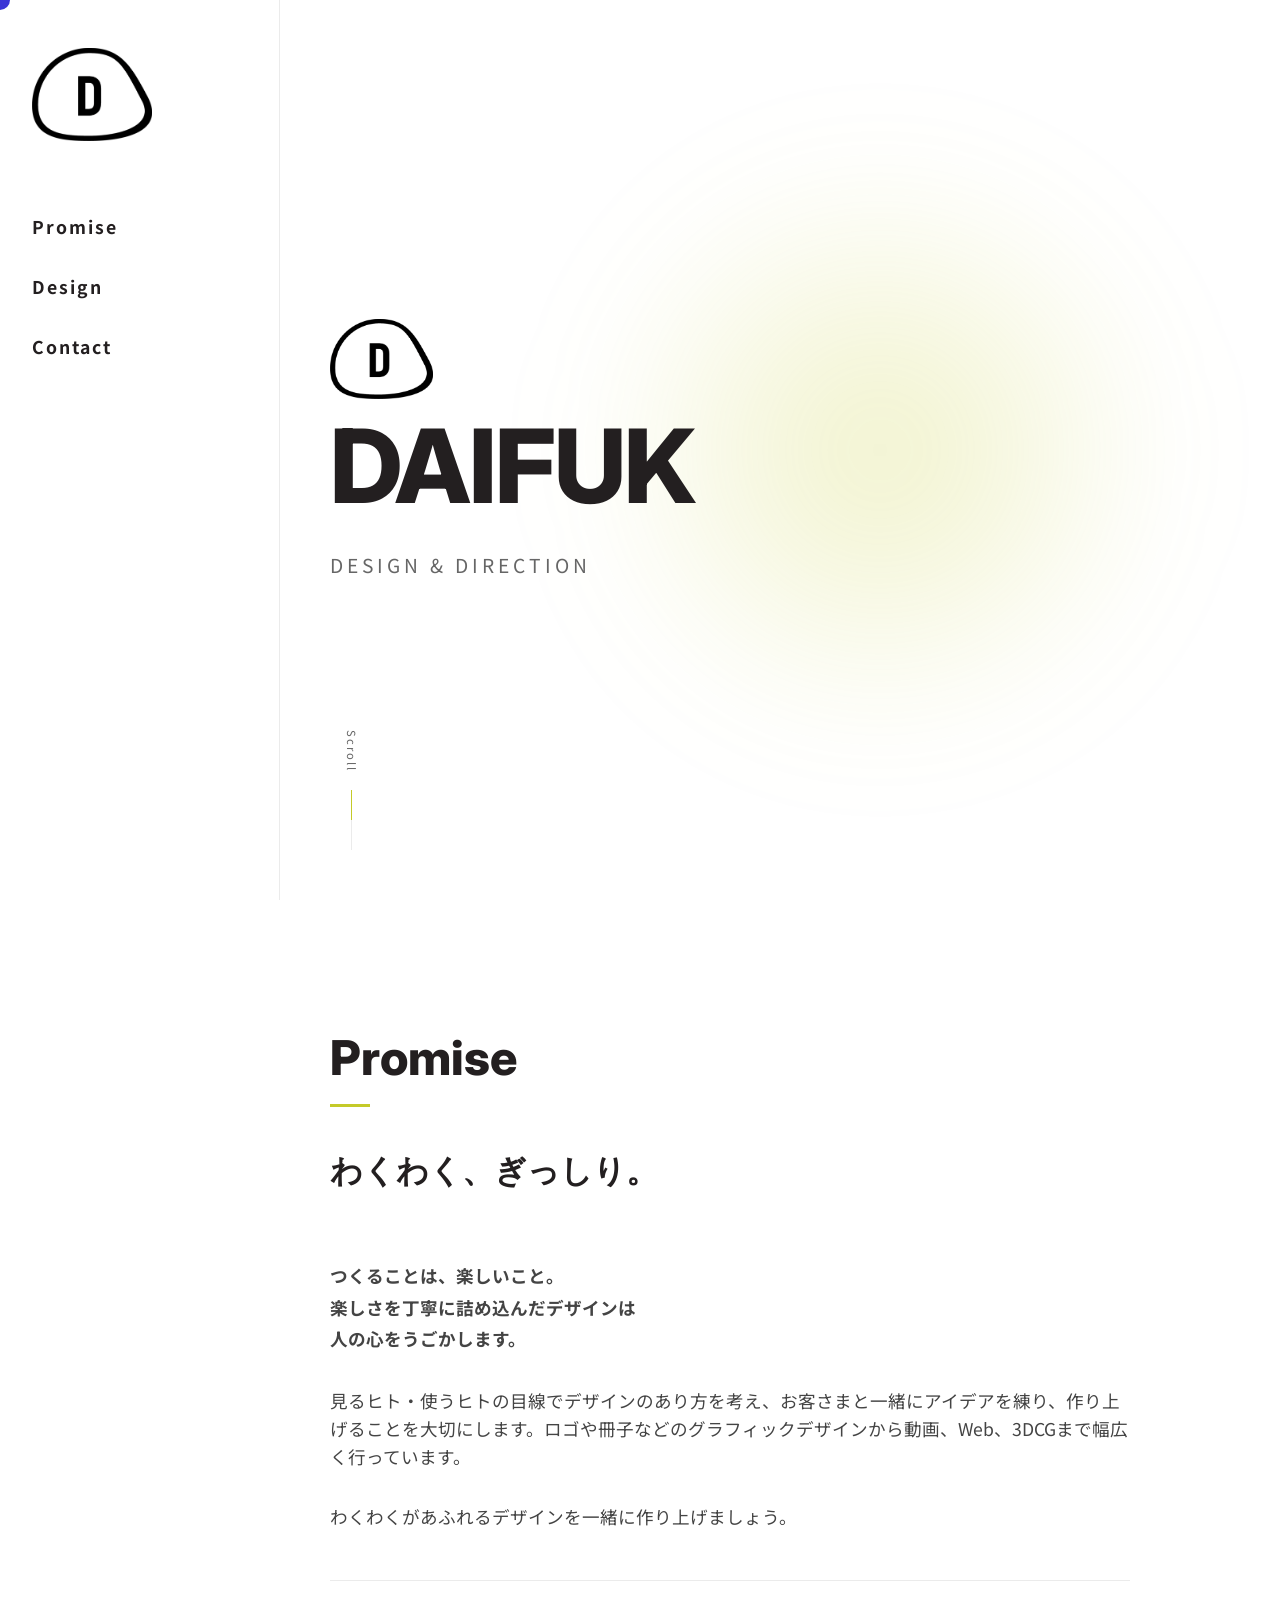
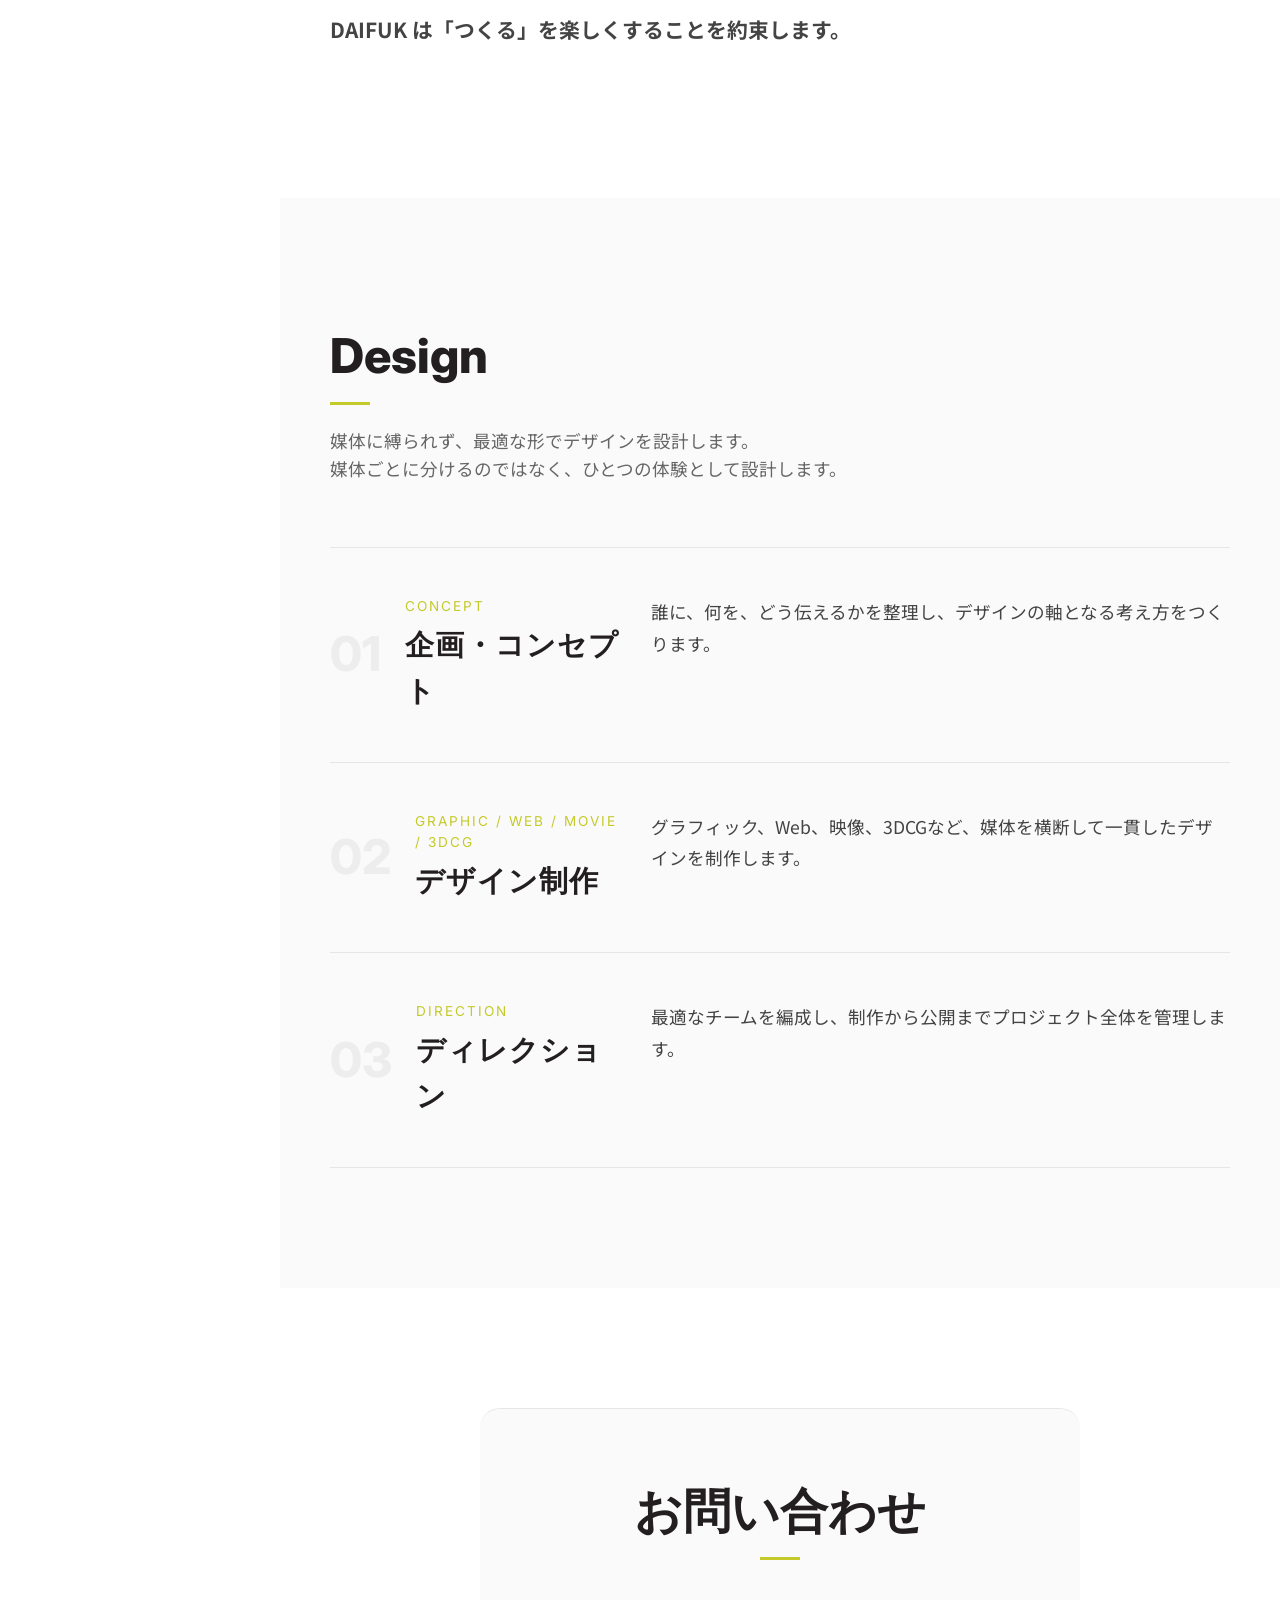
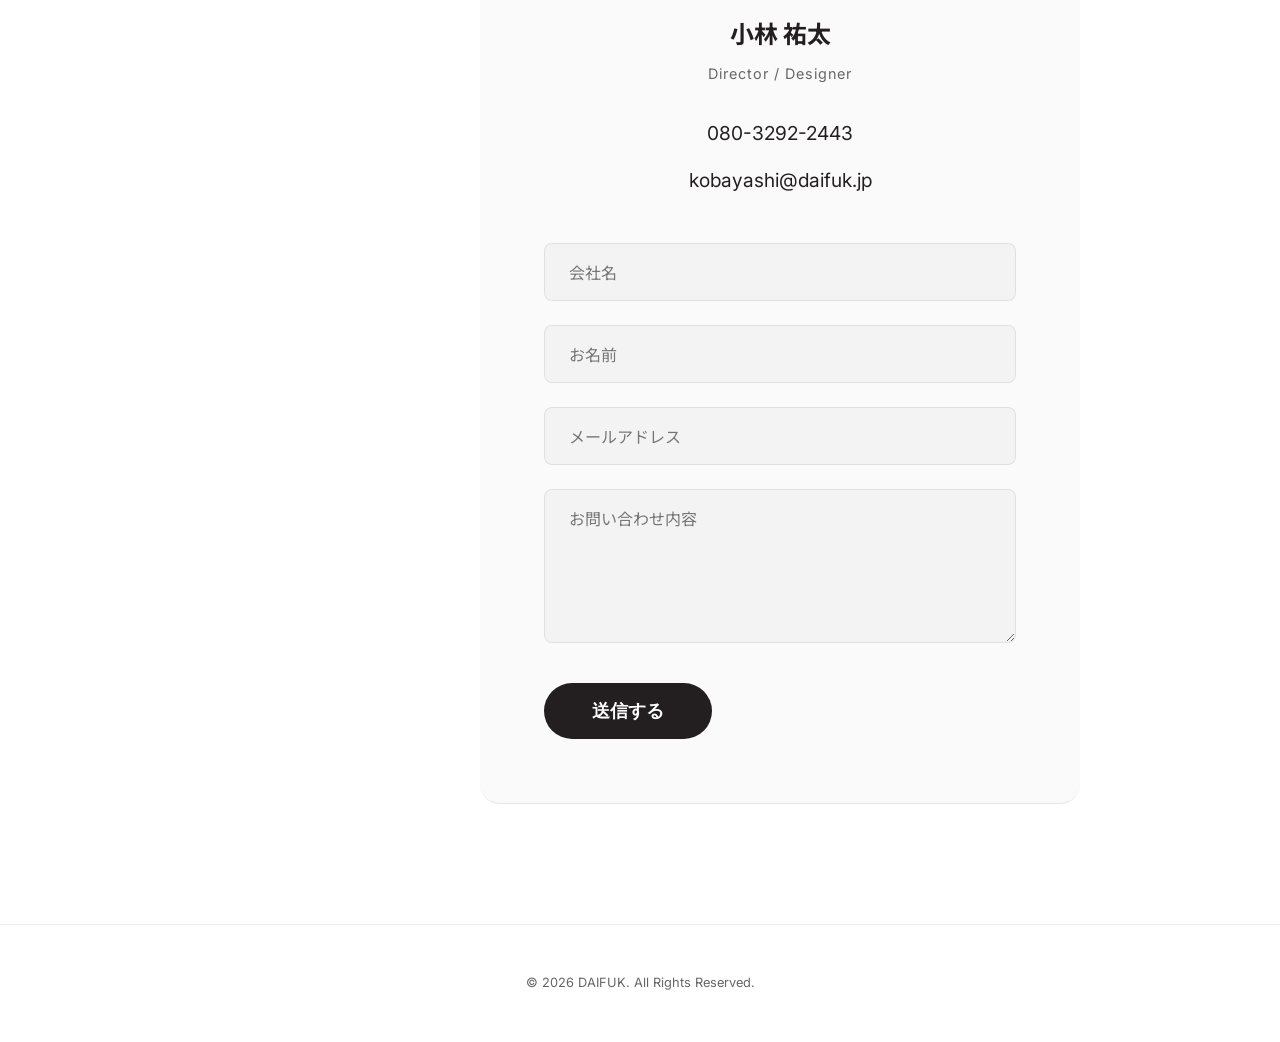
==== v2/index.html @ d79e384a "Add v2 and v3 independent subdirectories for client verification" ====
<!DOCTYPE html>
<html lang="ja">
<head>
    <meta charset="UTF-8">
    <meta name="viewport" content="width=device-width, initial-scale=1.0">
    <title>DAIFUK - CORPORATE PROFILE</title>
    <meta name="description" content="DAIFUK は「つくる」を楽しくすることを約束します。グラフィックデザイン、Web、動画、3DCGまで幅広く対応するデザインパートナーです。">
    
    <!-- Google Fonts -->
    <link rel="preconnect" href="https://fonts.googleapis.com">
    <link rel="preconnect" href="https://fonts.gstatic.com" crossorigin>
    <link href="https://fonts.googleapis.com/css2?family=Inter:wght@400;600;800&family=Noto+Sans+JP:wght@400;500;700&display=swap" rel="stylesheet">
    
    <link rel="stylesheet" href="style.css">
</head>
<body>
    <div class="custom-cursor"></div>
    
    <nav class="sidebar">
        <div class="sidebar-container">
            <a href="#" class="logo">
                <img src="assets/daifuk_d_logo.png" alt="DAIFUK Logo" class="nav-logo">
            </a>
            <ul class="nav-links">
                <li><a href="#promise">Promise</a></li>
                <li><a href="#design">Design</a></li>
                <li><a href="#contact">Contact</a></li>
            </ul>
        </div>
        <div class="hamburger">
            <span></span><span></span><span></span>
        </div>
    </nav>

    <div class="main-content">
        <main>
        <!-- Hero Section -->
        <section id="hero" class="hero">
            <div class="hero-bg">
                <div class="gradient-sphere"></div>
            </div>
            <div class="container hero-content">
                <div class="hero-brand fade-up">
                    <img src="assets/daifuk_d_logo.png" alt="DAIFUK Logo" class="hero-logo-large">
                    <h1>DAIFUK</h1>
                </div>
                <p class="fade-up delay-1">Design & Direction</p>
                <div class="scroll-indicator fade-up delay-2">
                    <span>Scroll</span>
                    <div class="line"></div>
                </div>
            </div>
        </section>

        <!-- Promise Section -->
        <section id="promise" class="promise section">
            <div class="container">
                <div class="section-header fade-up">
                    <h2 class="section-title">Promise</h2>
                    <h3 class="section-subtitle">わくわく、ぎっしり。</h3>
                </div>
                <div class="promise-content">
                    <div class="promise-text fade-up delay-1">
                        <p class="highlight-text">つくることは、楽しいこと。<br>楽しさを丁寧に詰め込んだデザインは<br>人の心をうごかします。</p>
                        <p>見るヒト・使うヒトの目線でデザインのあり方を考え、お客さまと一緒にアイデアを練り、作り上げることを大切にします。ロゴや冊子などのグラフィックデザインから動画、Web、3DCGまで幅広く行っています。</p>
                        <p>わくわくがあふれるデザインを一緒に作り上げましょう。</p>
                        <p class="brand-promise">DAIFUK は「つくる」を楽しくすることを約束します。</p>
                    </div>
                </div>
            </div>
        </section>

        <!-- Design Section (Unified Workflow) -->
        <section id="design" class="services section">
            <div class="container">
                <h2 class="section-title fade-up">Design</h2>
                <p class="section-desc fade-up delay-1">媒体に縛られず、最適な形でデザインを設計します。<br>媒体ごとに分けるのではなく、ひとつの体験として設計します。</p>
                
                <div class="services-list fade-up delay-2">
                    <!-- 01 Concept -->
                    <div class="service-item">
                        <div class="service-header">
                            <span class="service-number">01</span>
                            <div class="service-title-group">
                                <span class="service-en">Concept</span>
                                <h3 class="service-title">企画・コンセプト</h3>
                            </div>
                        </div>
                        <div class="service-body">
                            <p>誰に、何を、どう伝えるかを整理し、デザインの軸となる考え方をつくります。</p>
                        </div>
                    </div>

                    <!-- 02 Design -->
                    <div class="service-item">
                        <div class="service-header">
                            <span class="service-number">02</span>
                            <div class="service-title-group">
                                <span class="service-en">Graphic / Web / Movie / 3DCG</span>
                                <h3 class="service-title">デザイン制作</h3>
                            </div>
                        </div>
                        <div class="service-body">
                            <p>グラフィック、Web、映像、3DCGなど、媒体を横断して一貫したデザインを制作します。</p>
                        </div>
                    </div>

                    <!-- 03 Direction -->
                    <div class="service-item">
                        <div class="service-header">
                            <span class="service-number">03</span>
                            <div class="service-title-group">
                                <span class="service-en">Direction</span>
                                <h3 class="service-title">ディレクション</h3>
                            </div>
                        </div>
                        <div class="service-body">
                            <p>最適なチームを編成し、制作から公開までプロジェクト全体を管理します。</p>
                        </div>
                    </div>
                </div>
            </div>
        </section>

        <!-- Contact Section -->
        <section id="contact" class="contact section">
            <div class="container">
                <div class="contact-card glass-section fade-up">
                    <h2 class="section-title">お問い合わせ</h2>
                    <div class="contact-details">
                        <div class="contact-person">
                            <span class="name">小林 祐太</span>
                            <span class="role">Director / Designer</span>
                        </div>
                        <div class="contact-info">
                            <a href="tel:080-3292-2443" class="contact-link">080-3292-2443</a>
                            <a href="mailto:kobayashi@daifuk.jp" class="contact-link">kobayashi@daifuk.jp</a>
                        </div>
                        
                        <form action="mailto:kobayashi@daifuk.jp" method="POST" enctype="text/plain" class="contact-form">
                            <input type="text" name="会社名" placeholder="会社名" required>
                            <input type="text" name="お名前" placeholder="お名前" required>
                            <input type="email" name="メールアドレス" placeholder="メールアドレス" required>
                            <textarea name="お問い合わせ内容" placeholder="お問い合わせ内容" rows="5" required></textarea>
                            <button type="submit" class="submit-btn" formtarget="_blank">送信する</button>
                        </form>
                    </div>
                </div>
            </div>
        </section>
    </main>
    </div> <!-- .main-content end -->

    <footer>
        <div class="container">
            <p>&copy; 2026 DAIFUK. All Rights Reserved.</p>
        </div>
    </footer>

    <script src="script.js"></script>
</body>
</html>
---- v2/style.css ----
:root {
    --bg-color: #ffffff;
    --text-color: #231F20;
    --text-muted: #666666;
    --primary-accent: #c4ca29; /* Slightly deepened yellow to ensure visibility on white, originally #DCE24B */
    --glass-bg: rgba(0, 0, 0, 0.02);
    --glass-border: rgba(0, 0, 0, 0.08);
    --font-en: 'Inter', sans-serif;
    --font-jp: 'Noto Sans JP', sans-serif;
    --transition-standard: 0.4s cubic-bezier(0.16, 1, 0.3, 1);
}

* {
    margin: 0;
    padding: 0;
    box-sizing: border-box;
}

html {
    scroll-behavior: smooth;
    font-size: 16px;
}

body {
    background-color: var(--bg-color);
    color: var(--text-color);
    font-family: var(--font-jp);
    line-height: 1.6;
    overflow-x: hidden;
    cursor: none; /* For custom cursor */
}

/* Custom Cursor */
.custom-cursor {
    position: fixed;
    top: 0;
    left: 0;
    width: 20px;
    height: 20px;
    background-color: var(--primary-accent);
    border-radius: 50%;
    pointer-events: none;
    z-index: 9999;
    mix-blend-mode: difference;
    transform: translate(-50%, -50%);
    transition: width 0.2s, height 0.2s;
}

/* Typography */
h1, h2, h3, h4, .logo {
    font-family: var(--font-en);
}

.container {
    width: 90%;
    max-width: 1200px;
    margin: 0 auto;
}

/* Navigation - Sidebar Layout */
.sidebar {
    position: fixed;
    top: 0;
    left: 0;
    width: 280px;
    height: 100vh;
    background: rgba(255, 255, 255, 0.95);
    backdrop-filter: blur(10px);
    border-right: 1px solid var(--glass-border);
    z-index: 100;
    padding: 3rem 2rem;
    display: flex;
    flex-direction: column;
}

.sidebar-container {
    display: flex;
    flex-direction: column;
    gap: 4rem;
    height: 100%;
}

.nav-logo {
    width: 120px;
    height: auto;
}

.nav-links {
    display: flex;
    flex-direction: column;
    list-style: none;
    gap: 2rem;
}

.nav-links a {
    color: var(--text-color);
    text-decoration: none;
    font-size: 1.1rem;
    font-weight: 700;
    letter-spacing: 2px;
    transition: color 0.3s ease, padding-left 0.3s ease;
}

.nav-links a:hover {
    color: var(--primary-accent);
    padding-left: 10px;
}

.hamburger {
    display: none;
}

/* Main Layout */
.main-content {
    margin-left: 280px;
    width: calc(100% - 280px);
}

/* Hero Section */
.hero {
    height: 100vh;
    display: flex;
    align-items: center;
    position: relative;
    overflow: hidden;
}

.hero-bg {
    position: absolute;
    top: 0;
    left: 0;
    width: 100%;
    height: 100%;
    z-index: -1;
}

.gradient-sphere {
    position: absolute;
    top: 50%;
    right: 10%;
    width: 600px;
    height: 600px;
    background: radial-gradient(circle, rgba(196, 202, 41, 0.25) 0%, rgba(255, 255, 255, 0) 70%);
    transform: translateY(-50%);
    filter: blur(60px);
    border-radius: 50%;
}

.hero-brand {
    display: flex;
    flex-direction: column;
    align-items: flex-start;
    gap: 1rem;
    margin-bottom: 2rem;
}

.hero-logo-large {
    height: 80px; /* Larger for Hero section */
    width: auto;
    object-fit: contain;
}

.hero-brand h1 {
    font-size: clamp(3rem, 8vw, 7rem);
    line-height: 1;
    font-weight: 800;
    letter-spacing: -2px;
}

.hero-content p {
    font-size: 1.2rem;
    color: var(--text-muted);
    letter-spacing: 4px;
    text-transform: uppercase;
}

.scroll-indicator {
    position: absolute;
    bottom: 50px;
    left: 5%;
    display: flex;
    flex-direction: column;
    align-items: center;
    gap: 10px;
}

.scroll-indicator span {
    font-size: 0.7rem;
    letter-spacing: 2px;
    color: var(--text-muted);
    transform: rotate(90deg);
    margin-bottom: 20px;
}

.scroll-indicator .line {
    width: 1px;
    height: 60px;
    background: var(--glass-border);
    position: relative;
    overflow: hidden;
}

.scroll-indicator .line::after {
    content: '';
    position: absolute;
    top: 0;
    left: 0;
    width: 100%;
    height: 50%;
    background: var(--primary-accent);
    animation: scrollLine 2s infinite ease-in-out;
}

@keyframes scrollLine {
    0% { transform: translateY(-100%); }
    100% { transform: translateY(200%); }
}

/* Common Section Styles */
.section {
    padding: 120px 0;
}

.section-title {
    font-size: 3rem;
    font-weight: 800;
    margin-bottom: 1rem;
    position: relative;
    display: inline-block;
}

.section-title::after {
    content: '';
    position: absolute;
    bottom: -10px;
    left: 0;
    width: 40px;
    height: 3px;
    background: var(--primary-accent);
}

.section-subtitle {
    font-size: 2rem;
    margin-top: 2rem;
    font-weight: 700;
    color: var(--text-color);
}

.glass-section {
    background: var(--glass-bg);
    border-top: 1px solid var(--glass-border);
    border-bottom: 1px solid var(--glass-border);
    backdrop-filter: blur(10px);
}

/* Promise Section */
.promise-content {
    margin-top: 4rem;
    max-width: 800px;
}

.highlight-text {
    font-size: 1.5rem;
    font-weight: 700;
    line-height: 1.8;
    margin-bottom: 2rem;
    color: var(--primary-accent);
}

.promise-text p {
    font-size: 1.1rem;
    margin-bottom: 2rem;
    color: #444444;
}

.brand-promise {
    font-size: 1.3rem !important;
    font-weight: 700;
    margin-top: 3rem;
    padding-top: 2rem;
    border-top: 1px solid var(--glass-border);
}

/* Removed Direction Section styling since it is merged into Services */

/* Services Section (Capabilities) */
.services {
    background: var(--glass-bg);
}

.section-desc {
    font-size: 1.1rem;
    color: var(--text-muted);
    margin-top: 1rem;
    margin-bottom: 4rem;
}

.services-list {
    display: flex;
    flex-direction: column;
    gap: 0;
    border-top: 1px solid var(--glass-border);
}

.service-item {
    display: grid;
    grid-template-columns: 1fr 2fr;
    gap: 2rem;
    padding: 3rem 0;
    border-bottom: 1px solid var(--glass-border);
    transition: background-color var(--transition-standard), padding-left var(--transition-standard);
}

.service-item:hover {
    background-color: rgba(0, 0, 0, 0.02);
    padding-left: 1rem;
    border-left: 3px solid var(--primary-accent);
}

.service-header {
    display: flex;
    align-items: center;
    gap: 1.5rem;
}

.service-number {
    font-family: var(--font-en);
    font-size: 3rem;
    font-weight: 800;
    color: rgba(0, 0, 0, 0.05); /* very light watermark effect */
    transition: color var(--transition-standard);
}

.service-item:hover .service-number {
    color: var(--primary-accent);
}

.service-title-group {
    display: flex;
    flex-direction: column;
    gap: 0.25rem;
}

.service-en {
    font-family: var(--font-en);
    font-size: 0.85rem;
    color: var(--primary-accent);
    letter-spacing: 2px;
    text-transform: uppercase;
}

.service-title {
    font-size: 1.8rem;
    font-weight: 700;
    letter-spacing: 1px;
}

.service-body p {
    font-size: 1.1rem;
    line-height: 1.8;
    color: #444444;
}

/* Contact Section */
.contact-card {
    max-width: 600px;
    margin: 0 auto;
    padding: 4rem;
    border-radius: 20px;
    text-align: center;
}

.contact-card .section-title::after {
    left: 50%;
    transform: translateX(-50%);
}

.contact-details {
    margin-top: 3rem;
}

.contact-person {
    margin-bottom: 2rem;
}

.contact-person .name {
    display: block;
    font-size: 1.5rem;
    font-weight: 700;
    margin-bottom: 0.5rem;
}

.contact-person .role {
    font-family: var(--font-en);
    color: var(--text-muted);
    font-size: 0.9rem;
    letter-spacing: 1px;
}

.contact-info {
    display: flex;
    flex-direction: column;
    gap: 1rem;
    margin-bottom: 2rem;
}

.contact-link {
    color: var(--text-color);
    text-decoration: none;
    font-size: 1.2rem;
    font-family: var(--font-en);
    transition: color 0.3s ease;
}

.contact-link:hover {
    color: var(--primary-accent);
}

.contact-address p {
    color: var(--text-muted);
    font-size: 0.95rem;
}

/* Contact form */
.contact-form {
    margin-top: 3rem;
    display: flex;
    flex-direction: column;
    gap: 1.5rem;
}

.contact-form input,
.contact-form textarea {
    width: 100%;
    padding: 1rem 1.5rem;
    background: rgba(0, 0, 0, 0.03);
    border: 1px solid var(--glass-border);
    border-radius: 8px;
    font-family: var(--font-jp);
    font-size: 1rem;
    color: var(--text-color);
    transition: border-color var(--transition-standard), background var(--transition-standard);
}

.contact-form input:focus,
.contact-form textarea:focus {
    outline: none;
    border-color: var(--primary-accent);
    background: transparent;
}

.contact-form textarea {
    resize: vertical;
}

.submit-btn {
    align-self: flex-start;
    padding: 1rem 3rem;
    background: var(--text-color);
    color: #fff;
    border: none;
    border-radius: 50px;
    font-weight: 700;
    font-size: 1.1rem;
    cursor: pointer;
    transition: background var(--transition-standard), transform var(--transition-standard);
    margin-top: 1rem;
}

.submit-btn:hover {
    background: var(--primary-accent);
    transform: translateY(-2px);
}

/* Footer */
footer {
    text-align: center;
    padding: 3rem 0;
    border-top: 1px solid var(--glass-border);
    font-family: var(--font-en);
    color: var(--text-muted);
    font-size: 0.8rem;
}

/* Animations */
.fade-up {
    opacity: 0;
    transform: translateY(30px);
    transition: opacity 0.8s ease, transform 0.8s ease;
}

.fade-up.visible {
    opacity: 1;
    transform: translateY(0);
}

.delay-1 { transition-delay: 0.2s; }
.delay-2 { transition-delay: 0.4s; }

/* Responsive */
@media (max-width: 992px) {
    .sidebar {
        width: 100%;
        height: auto;
        padding: 1rem;
        flex-direction: row;
        align-items: center;
        justify-content: space-between;
        border-right: none;
        border-bottom: 1px solid var(--glass-border);
    }
    
    .sidebar-container {
        flex-direction: row;
        gap: 2rem;
        align-items: center;
    }
    
    .nav-logo {
        height: 30px;
    }

    .nav-links {
        display: none; /* Add hamburger menu logic in real implementation if needed */
    }
    
    .hamburger {
        display: flex;
        flex-direction: column;
        gap: 6px;
        cursor: pointer;
    }
    
    .hamburger span {
        width: 30px;
        height: 2px;
        background: var(--text-color);
    }
    
    .main-content {
        margin-left: 0;
        width: 100%;
        padding-top: 80px; /* Offset for top nav */
    }
    
    .service-item {
        grid-template-columns: 1fr;
        padding: 2rem 0;
        gap: 1rem;
    }
    
    .hero-brand h1 {
        font-size: 4rem;
    }
    
    .contact-card {
        padding: 2rem;
    }
    
    /* Disable custom cursor on mobile */
    .custom-cursor {
        display: none;
    }
    
    body {
        cursor: auto;
    }
}
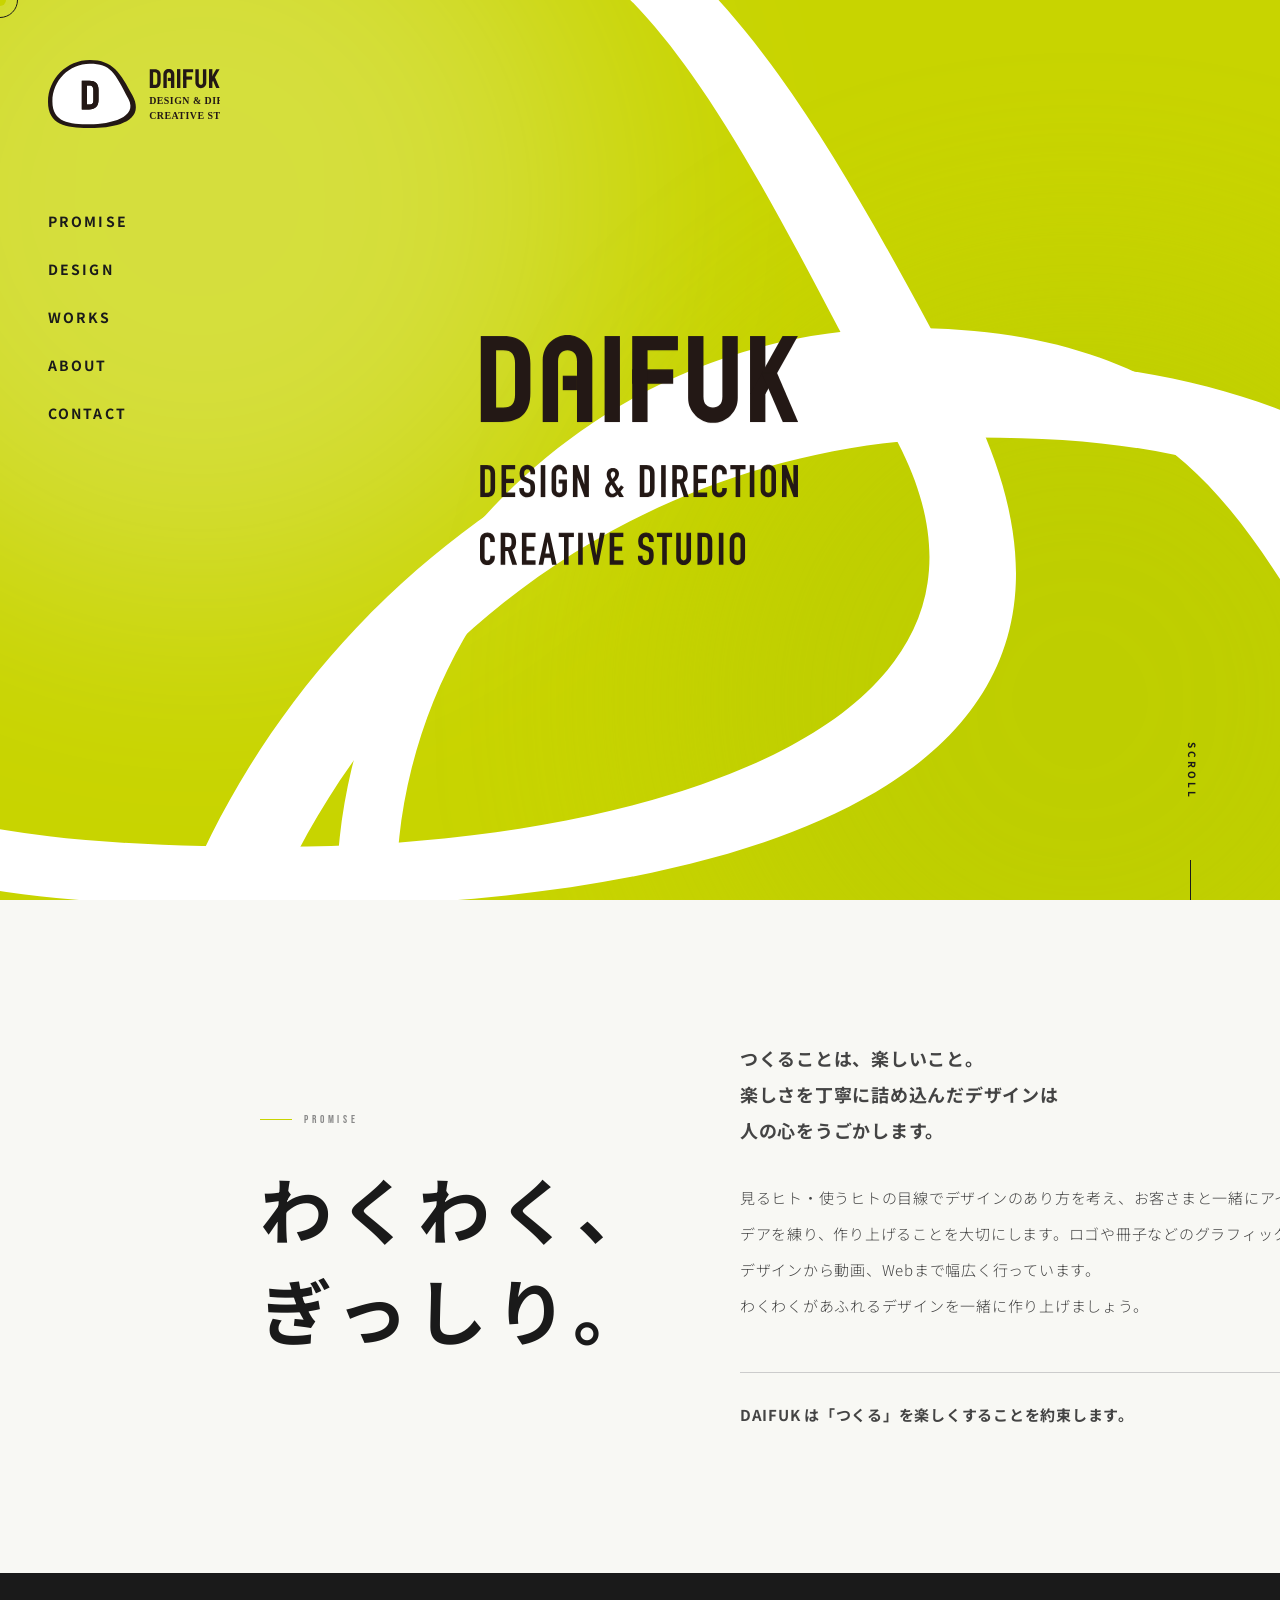
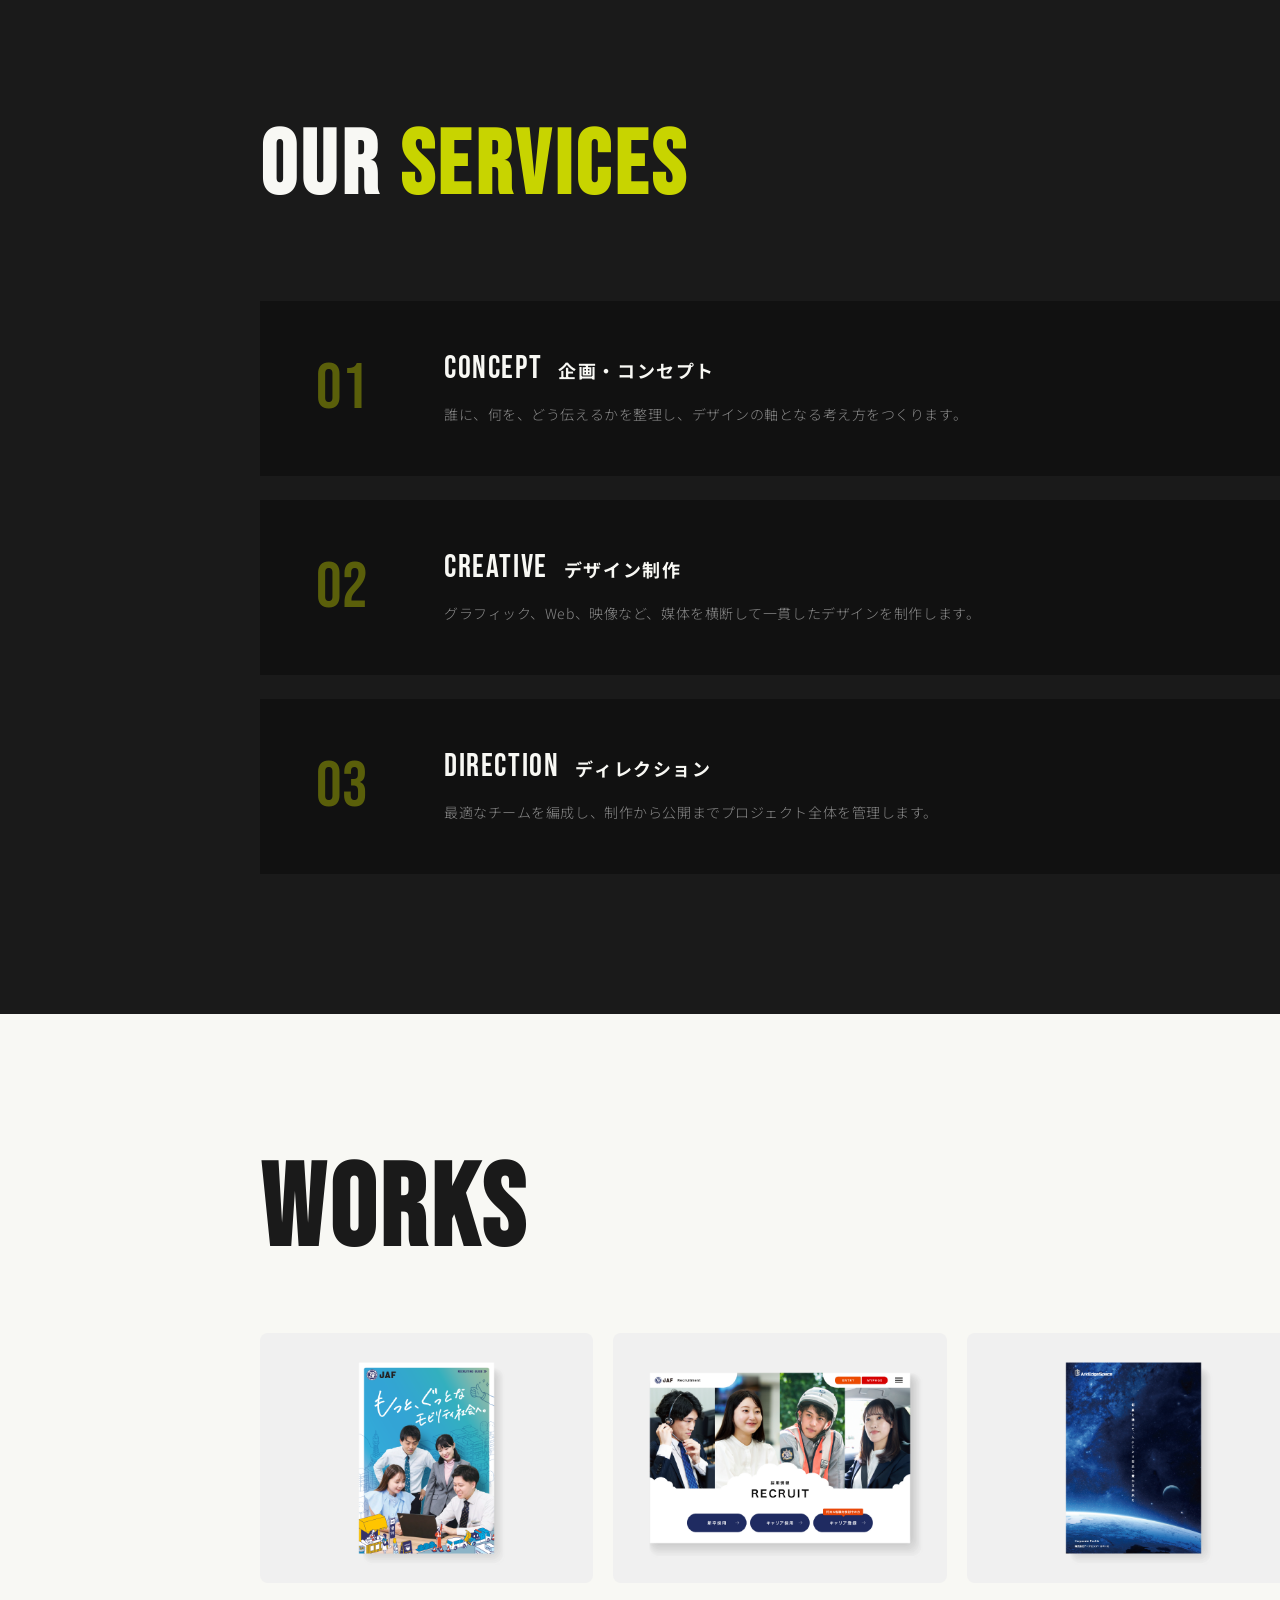
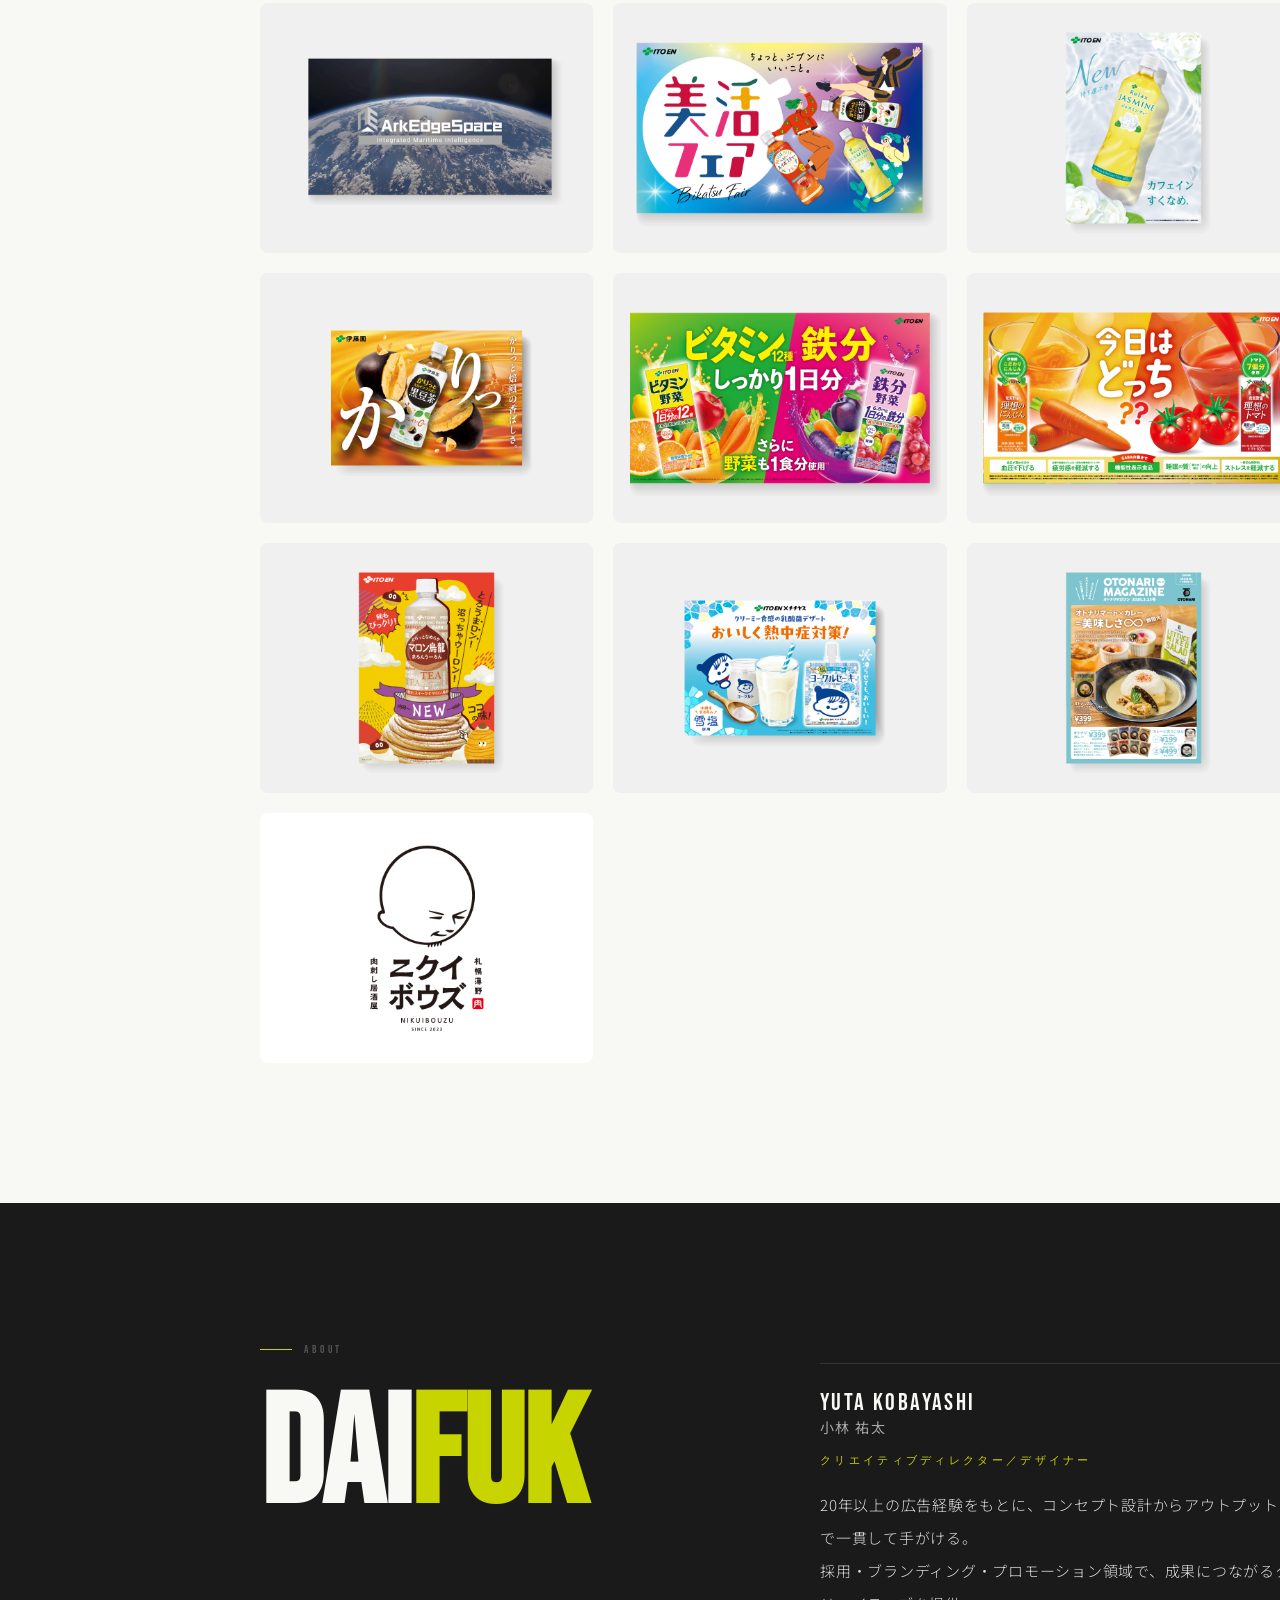
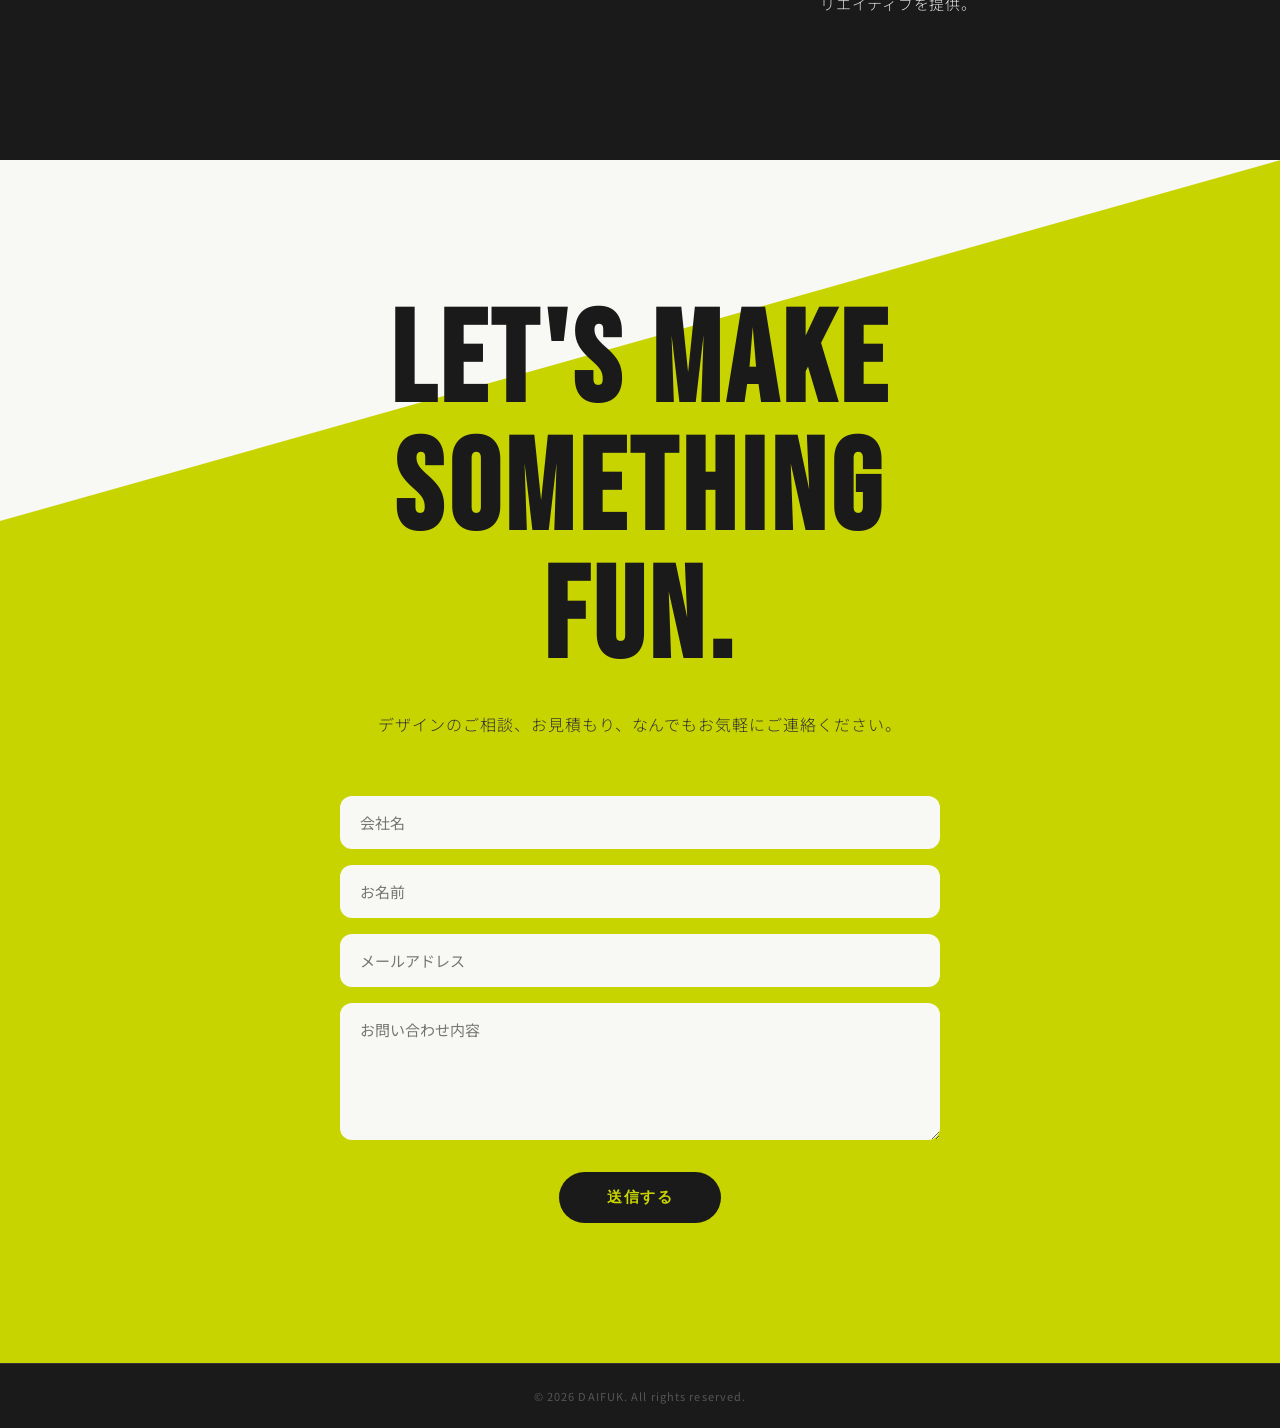
==== commit c002be63: "Update v2 design to latest V3 style, add portfolios 7-14 with 3-column PC grid and SP View More butt" ====
--- a/v2/index.html
+++ b/v2/index.html
@@ -1,162 +1,388 @@
 <!DOCTYPE html>
 <html lang="ja">
 <head>
-    <meta charset="UTF-8">
-    <meta name="viewport" content="width=device-width, initial-scale=1.0">
-    <title>DAIFUK - CORPORATE PROFILE</title>
-    <meta name="description" content="DAIFUK は「つくる」を楽しくすることを約束します。グラフィックデザイン、Web、動画、3DCGまで幅広く対応するデザインパートナーです。">
-    
-    <!-- Google Fonts -->
-    <link rel="preconnect" href="https://fonts.googleapis.com">
-    <link rel="preconnect" href="https://fonts.gstatic.com" crossorigin>
-    <link href="https://fonts.googleapis.com/css2?family=Inter:wght@400;600;800&family=Noto+Sans+JP:wght@400;500;700&display=swap" rel="stylesheet">
-    
-    <link rel="stylesheet" href="style.css">
+<meta charset="UTF-8">
+<meta name="viewport" content="width=device-width, initial-scale=1.0">
+<title>DAIFUK - CORPORATE PROFILE</title>
+<meta name="description" content="DAIFUK は「つくる」を楽しくすることを約束します。グラフィックデザイン、Web、動画、3DCGまで幅広く対応するデザインパートナーです。">
+<link rel="preconnect" href="https://fonts.googleapis.com">
+<link href="https://fonts.googleapis.com/css2?family=Bebas+Neue&family=Noto+Sans+JP:wght@300;400;700;900&family=DM+Serif+Display:ital@0;1&display=swap" rel="stylesheet">
+<link rel="stylesheet" href="style.css">
 </head>
 <body>
-    <div class="custom-cursor"></div>
-    
-    <nav class="sidebar">
-        <div class="sidebar-container">
-            <a href="#" class="logo">
-                <img src="assets/daifuk_d_logo.png" alt="DAIFUK Logo" class="nav-logo">
-            </a>
-            <ul class="nav-links">
-                <li><a href="#promise">Promise</a></li>
-                <li><a href="#design">Design</a></li>
-                <li><a href="#contact">Contact</a></li>
-            </ul>
-        </div>
-        <div class="hamburger">
-            <span></span><span></span><span></span>
-        </div>
-    </nav>
-
-    <div class="main-content">
-        <main>
-        <!-- Hero Section -->
-        <section id="hero" class="hero">
-            <div class="hero-bg">
-                <div class="gradient-sphere"></div>
-            </div>
-            <div class="container hero-content">
-                <div class="hero-brand fade-up">
-                    <img src="assets/daifuk_d_logo.png" alt="DAIFUK Logo" class="hero-logo-large">
-                    <h1>DAIFUK</h1>
-                </div>
-                <p class="fade-up delay-1">Design & Direction</p>
-                <div class="scroll-indicator fade-up delay-2">
-                    <span>Scroll</span>
-                    <div class="line"></div>
-                </div>
-            </div>
-        </section>
-
-        <!-- Promise Section -->
-        <section id="promise" class="promise section">
-            <div class="container">
-                <div class="section-header fade-up">
-                    <h2 class="section-title">Promise</h2>
-                    <h3 class="section-subtitle">わくわく、ぎっしり。</h3>
-                </div>
-                <div class="promise-content">
-                    <div class="promise-text fade-up delay-1">
-                        <p class="highlight-text">つくることは、楽しいこと。<br>楽しさを丁寧に詰め込んだデザインは<br>人の心をうごかします。</p>
-                        <p>見るヒト・使うヒトの目線でデザインのあり方を考え、お客さまと一緒にアイデアを練り、作り上げることを大切にします。ロゴや冊子などのグラフィックデザインから動画、Web、3DCGまで幅広く行っています。</p>
-                        <p>わくわくがあふれるデザインを一緒に作り上げましょう。</p>
-                        <p class="brand-promise">DAIFUK は「つくる」を楽しくすることを約束します。</p>
-                    </div>
-                </div>
-            </div>
-        </section>
-
-        <!-- Design Section (Unified Workflow) -->
-        <section id="design" class="services section">
-            <div class="container">
-                <h2 class="section-title fade-up">Design</h2>
-                <p class="section-desc fade-up delay-1">媒体に縛られず、最適な形でデザインを設計します。<br>媒体ごとに分けるのではなく、ひとつの体験として設計します。</p>
-                
-                <div class="services-list fade-up delay-2">
-                    <!-- 01 Concept -->
-                    <div class="service-item">
-                        <div class="service-header">
-                            <span class="service-number">01</span>
-                            <div class="service-title-group">
-                                <span class="service-en">Concept</span>
-                                <h3 class="service-title">企画・コンセプト</h3>
-                            </div>
-                        </div>
-                        <div class="service-body">
-                            <p>誰に、何を、どう伝えるかを整理し、デザインの軸となる考え方をつくります。</p>
-                        </div>
-                    </div>
-
-                    <!-- 02 Design -->
-                    <div class="service-item">
-                        <div class="service-header">
-                            <span class="service-number">02</span>
-                            <div class="service-title-group">
-                                <span class="service-en">Graphic / Web / Movie / 3DCG</span>
-                                <h3 class="service-title">デザイン制作</h3>
-                            </div>
-                        </div>
-                        <div class="service-body">
-                            <p>グラフィック、Web、映像、3DCGなど、媒体を横断して一貫したデザインを制作します。</p>
-                        </div>
-                    </div>
-
-                    <!-- 03 Direction -->
-                    <div class="service-item">
-                        <div class="service-header">
-                            <span class="service-number">03</span>
-                            <div class="service-title-group">
-                                <span class="service-en">Direction</span>
-                                <h3 class="service-title">ディレクション</h3>
-                            </div>
-                        </div>
-                        <div class="service-body">
-                            <p>最適なチームを編成し、制作から公開までプロジェクト全体を管理します。</p>
-                        </div>
-                    </div>
-                </div>
-            </div>
-        </section>
-
-        <!-- Contact Section -->
-        <section id="contact" class="contact section">
-            <div class="container">
-                <div class="contact-card glass-section fade-up">
-                    <h2 class="section-title">お問い合わせ</h2>
-                    <div class="contact-details">
-                        <div class="contact-person">
-                            <span class="name">小林 祐太</span>
-                            <span class="role">Director / Designer</span>
-                        </div>
-                        <div class="contact-info">
-                            <a href="tel:080-3292-2443" class="contact-link">080-3292-2443</a>
-                            <a href="mailto:kobayashi@daifuk.jp" class="contact-link">kobayashi@daifuk.jp</a>
-                        </div>
-                        
-                        <form action="mailto:kobayashi@daifuk.jp" method="POST" enctype="text/plain" class="contact-form">
-                            <input type="text" name="会社名" placeholder="会社名" required>
-                            <input type="text" name="お名前" placeholder="お名前" required>
-                            <input type="email" name="メールアドレス" placeholder="メールアドレス" required>
-                            <textarea name="お問い合わせ内容" placeholder="お問い合わせ内容" rows="5" required></textarea>
-                            <button type="submit" class="submit-btn" formtarget="_blank">送信する</button>
-                        </form>
-                    </div>
-                </div>
-            </div>
-        </section>
-    </main>
-    </div> <!-- .main-content end -->
-
-    <footer>
-        <div class="container">
-            <p>&copy; 2026 DAIFUK. All Rights Reserved.</p>
-        </div>
-    </footer>
-
-    <script src="script.js"></script>
+
+<div class="cursor" id="cursor"></div>
+<div class="cursor-ring" id="cursorRing"></div>
+
+<!-- Global Nav (Left Sidebar) -->
+<nav>
+  <a href="#" class="nav-logo">
+    <img src="assets/daifuk_long_logo.svg" alt="DAIFUK">
+  </a>
+  <ul class="nav-links">
+    <li><a href="#promise">Promise</a></li>
+    <li><a href="#services">Design</a></li>
+    <li><a href="#works">Works</a></li>
+    <li><a href="#about">About</a></li>
+    <li><a href="#contact">Contact</a></li>
+  </ul>
+</nav>
+
+<!-- Hero Section -->
+<section class="hero" id="top">
+  <div class="hero-bg-anim"></div>
+  <img src="assets/daifuk_logo_FV2.svg" class="hero-logo-spin spin-1" alt="">
+  <img src="assets/daifuk_logo_FV2.svg" class="hero-logo-spin spin-2" alt="">
+  <img src="assets/daifuk_logo_FV2.svg" class="hero-logo-spin spin-3" alt="">
+  <img src="assets/daifuk_logo_FV1.svg" class="hero-logo-base" alt="DAIFUK">
+  <div class="hero-scroll">SCROLL</div>
+</section>
+
+<!-- Promise Section -->
+<section class="promise" id="promise">
+  <div class="section-inner promise-inner">
+    <div class="reveal">
+      <div class="section-label">PROMISE</div>
+      <!-- Changed display from flex/block context to ensure <br> triggers immediately, using specific class styling or inline CSS isn't fully needed, but we keep the structure crisp -->
+      <h2 class="promise-heading" style="font-family: 'Noto Sans JP', sans-serif; font-size: clamp(40px, 6vw, 72px); letter-spacing: 0.1em; line-height: 1.4; word-break: keep-all;">
+        わくわく、<br>
+        ぎっしり。
+      </h2>
+    </div>
+    <div class="reveal" style="transition-delay:0.15s">
+      <p class="promise-text">
+        <strong style="display:block; font-size:18px; line-height:2; margin-bottom:32px;">
+          つくることは、楽しいこと。<br>
+          楽しさを丁寧に詰め込んだデザインは<br>
+          人の心をうごかします。
+        </strong>
+        見るヒト・使うヒトの目線でデザインのあり方を考え、お客さまと一緒にアイデアを練り、作り上げることを大切にします。ロゴや冊子などのグラフィックデザインから動画、Webまで幅広く行っています。
+      </p>
+      <p class="promise-text">
+        わくわくがあふれるデザインを一緒に作り上げましょう。
+      </p>
+      <p class="promise-text" style="font-weight:700; margin-top:48px; border-top:1px solid #ccc; padding-top:24px;">
+        DAIFUK は「つくる」を楽しくすることを約束します。
+      </p>
+    </div>
+  </div>
+</section>
+
+<!-- Services (Design) Section -->
+<section class="services" id="services">
+  <div class="section-inner">
+    <div class="services-header reveal">
+      <h2 class="services-title">Our <span>Services</span></h2>
+    </div>
+    <div class="services-grid">
+      <div class="service-card reveal">
+        <div class="service-num">01</div>
+        <div class="service-info">
+          <div class="service-name">Concept<span>企画・コンセプト</span></div>
+          <p class="service-desc">誰に、何を、どう伝えるかを整理し、デザインの軸となる考え方をつくります。</p>
+        </div>
+      </div>
+      <div class="service-card reveal" style="transition-delay:0.1s">
+        <div class="service-num">02</div>
+        <div class="service-info">
+          <div class="service-name">Creative<span>デザイン制作</span></div>
+          <p class="service-desc">グラフィック、Web、映像など、媒体を横断して一貫したデザインを制作します。</p>
+        </div>
+      </div>
+      <div class="service-card reveal" style="transition-delay:0.2s">
+        <div class="service-num">03</div>
+        <div class="service-info">
+          <div class="service-name">Direction<span>ディレクション</span></div>
+          <p class="service-desc">最適なチームを編成し、制作から公開までプロジェクト全体を管理します。</p>
+        </div>
+      </div>
+    </div>
+  </div>
+</section>
+
+<!-- Works Section -->
+<section class="works" id="works">
+  <div class="section-inner">
+    <div class="works-header reveal">
+      <h2 class="works-title">Works</h2>
+    </div>
+    <div class="works-grid reveal">
+      
+      <!-- Group 1: JAF様 採用パンフレット -->
+      <div class="work-item" onclick="openWorksModal(this)">
+        <img class="work-thumb" src="assets/portfolio_1_JAF様 採用パンフレット_1.png" alt="JAF様 採用パンフレット">
+        <div class="work-item-inner">
+          <div class="work-title">
+            <span class="work-client">JAF様</span><br>
+            <span class="work-project">採用パンフレット</span>
+          </div>
+        </div>
+        <div class="work-gallery" style="display: none;">
+          <img src="assets/portfolio_1_JAF様 採用パンフレット_1.png" alt="">
+          <img src="assets/portfolio_1_JAF様 採用パンフレット_2.png" alt="">
+        </div>
+      </div>
+
+      <!-- Group 2: JAF様 採用サイト -->
+      <div class="work-item" onclick="openWorksModal(this)" data-url="https://jaf.or.jp/recruit" data-url-label="サイトを見る">
+        <img class="work-thumb" src="assets/portfolio_2_JAF様 採用サイト_1.png" alt="JAF様 採用サイト">
+        <div class="work-item-inner">
+          <div class="work-title">
+            <span class="work-client">JAF様</span><br>
+            <span class="work-project">採用サイト</span>
+          </div>
+        </div>
+        <div class="work-gallery" style="display: none;">
+          <img src="assets/portfolio_2_JAF様 採用サイト_1.png" alt="">
+          <img src="assets/portfolio_2_JAF様 採用サイト_2.png" alt="">
+        </div>
+      </div>
+
+      <!-- Group 3: アークエッジ・スペース様 会社案内 -->
+      <div class="work-item" onclick="openWorksModal(this)">
+        <img class="work-thumb" src="assets/portfolio_3_アークエッジ・スペース様_会社案内_1.png" alt="アークエッジ・スペース様 会社案内">
+        <div class="work-item-inner">
+          <div class="work-title">
+            <span class="work-client">アークエッジ・スペース様</span><br>
+            <span class="work-project">会社案内</span>
+          </div>
+        </div>
+        <div class="work-gallery" style="display: none;">
+          <img src="assets/portfolio_3_アークエッジ・スペース様_会社案内_1.png" alt="">
+          <img src="assets/portfolio_3_アークエッジ・スペース様_会社案内_２.png" alt="">
+        </div>
+      </div>
+
+      <!-- Group 4: アークエッジ・スペース様 製品紹介動画 -->
+      <div class="work-item" onclick="openWorksModal(this)" data-url="https://youtu.be/ClyMp5nhiLk" data-url-label="動画を見る">
+        <img class="work-thumb" src="assets/portfolio_4_アークエッジ・スペース様_製品紹介動画_1.png" alt="アークエッジ・スペース様 製品紹介動画">
+        <div class="work-item-inner">
+          <div class="work-title">
+            <span class="work-client">アークエッジ・スペース様</span><br>
+            <span class="work-project">製品紹介動画</span>
+          </div>
+        </div>
+        <div class="work-gallery" style="display: none;">
+          <img src="assets/portfolio_4_アークエッジ・スペース様_製品紹介動画_1.png" alt="">
+          <img src="assets/portfolio_4_アークエッジ・スペース様_製品紹介動画_2.png" alt="">
+        </div>
+      </div>
+
+      <!-- Group 5: maruoPR様 CI (Temporarily Hidden) -->
+      <!--
+      <div class="work-item" onclick="openWorksModal(this)">
+        <img class="work-thumb" src="assets/portfolio_5_maruoPR様 CI_1.png" alt="maruoPR様 CI">
+        <div class="work-item-inner">
+          <div class="work-title">
+            <span class="work-client">maruoPR様</span><br>
+            <span class="work-project">CI</span>
+          </div>
+        </div>
+        <div class="work-gallery" style="display: none;">
+          <img src="assets/portfolio_5_maruoPR様 CI_1.png" alt="">
+          <img src="assets/portfolio_5_maruoPR様 CI_2.png" alt="">
+        </div>
+      </div>
+      -->
+
+      <!-- Group 7: 伊藤園様 美活フェア 店頭販促POP -->
+      <div class="work-item" onclick="openWorksModal(this)">
+        <img class="work-thumb" src="assets/portfolio_7_伊藤園様_美活フェア 店頭販促POP_1.png" alt="伊藤園様 美活フェア 店頭販促POP">
+        <div class="work-item-inner">
+          <div class="work-title">
+            <span class="work-client">伊藤園様</span><br>
+            <span class="work-project">美活フェア 店頭販促POP</span>
+          </div>
+        </div>
+        <div class="work-gallery" style="display: none;">
+          <img src="assets/portfolio_7_伊藤園様_美活フェア 店頭販促POP_1.png" alt="">
+          <img src="assets/portfolio_7_伊藤園様_美活フェア 店頭販促POP_2.png" alt="">
+        </div>
+      </div>
+
+      <!-- Group 8: 伊藤園様 ジャスミンティー 店頭販促POP -->
+      <div class="work-item" onclick="openWorksModal(this)">
+        <img class="work-thumb" src="assets/portfolio_8_伊藤園様_ジャスミンティー 店頭販促POP_1.png" alt="伊藤園様 ジャスミンティー 店頭販促POP">
+        <div class="work-item-inner">
+          <div class="work-title">
+            <span class="work-client">伊藤園様</span><br>
+            <span class="work-project">ジャスミンティー 店頭販促POP</span>
+          </div>
+        </div>
+        <div class="work-gallery" style="display: none;">
+          <img src="assets/portfolio_8_伊藤園様_ジャスミンティー 店頭販促POP_1.png" alt="">
+        </div>
+      </div>
+
+      <!-- Group 9: 伊藤園様 黒豆茶 店頭販促POP -->
+      <div class="work-item" onclick="openWorksModal(this)">
+        <img class="work-thumb" src="assets/portfolio_9_伊藤園様_黒豆茶 店頭販促POP_1.png" alt="伊藤園様 黒豆茶 店頭販促POP">
+        <div class="work-item-inner">
+          <div class="work-title">
+            <span class="work-client">伊藤園様</span><br>
+            <span class="work-project">黒豆茶 店頭販促POP</span>
+          </div>
+        </div>
+        <div class="work-gallery" style="display: none;">
+          <img src="assets/portfolio_9_伊藤園様_黒豆茶 店頭販促POP_1.png" alt="">
+        </div>
+      </div>
+
+      <!-- Group 10: 伊藤園様 ビタミン野菜・鉄分野菜 店頭販促POP -->
+      <div class="work-item" onclick="openWorksModal(this)">
+        <img class="work-thumb" src="assets/portfolio_10_伊藤園様_ビタミン野菜・鉄分野菜 店頭販促POP_1 .png" alt="伊藤園様 ビタミン野菜・鉄分野菜 店頭販促POP">
+        <div class="work-item-inner">
+          <div class="work-title">
+            <span class="work-client">伊藤園様</span><br>
+            <span class="work-project">ビタミン野菜・鉄分野菜 店頭販促POP</span>
+          </div>
+        </div>
+        <div class="work-gallery" style="display: none;">
+          <img src="assets/portfolio_10_伊藤園様_ビタミン野菜・鉄分野菜 店頭販促POP_1 .png" alt="">
+          <img src="assets/portfolio_10_伊藤園様_ビタミン野菜・鉄分野菜 店頭販促POP_2.png" alt="">
+          <img src="assets/portfolio_10_伊藤園様_ビタミン野菜・鉄分野菜 店頭販促POP_3.png" alt="">
+        </div>
+      </div>
+
+      <!-- Group 11: 伊藤園様 理想のにんじん・理想のトマト 店頭販促POP -->
+      <div class="work-item" onclick="openWorksModal(this)">
+        <img class="work-thumb" src="assets/portfolio_11_伊藤園様_理想のにんじん・理想のトマト 店頭販促POP_1.png" alt="伊藤園様 理想のにんじん・理想のトマト 店頭販促POP">
+        <div class="work-item-inner">
+          <div class="work-title">
+            <span class="work-client">伊藤園様</span><br>
+            <span class="work-project">理想のにんじん・理想のトマト 店頭販促POP</span>
+          </div>
+        </div>
+        <div class="work-gallery" style="display: none;">
+          <img src="assets/portfolio_11_伊藤園様_理想のにんじん・理想のトマト 店頭販促POP_1.png" alt="">
+          <img src="assets/portfolio_11_伊藤園様_理想のにんじん・理想のトマト 店頭販促POP_２.png" alt="">
+          <img src="assets/portfolio_11_伊藤園様_理想のにんじん・理想のトマト 店頭販促POP_3.png" alt="">
+        </div>
+      </div>
+
+      <!-- Group 12: 伊藤園様 マロン烏龍 店頭販促POP -->
+      <div class="work-item" onclick="openWorksModal(this)">
+        <img class="work-thumb" src="assets/portfolio_12_伊藤園様_マロン烏龍 店頭販促POP_1.png" alt="伊藤園様 マロン烏龍 店頭販促POP">
+        <div class="work-item-inner">
+          <div class="work-title">
+            <span class="work-client">伊藤園様</span><br>
+            <span class="work-project">マロン烏龍 店頭販促POP</span>
+          </div>
+        </div>
+        <div class="work-gallery" style="display: none;">
+          <img src="assets/portfolio_12_伊藤園様_マロン烏龍 店頭販促POP_1.png" alt="">
+          <img src="assets/portfolio_12_伊藤園様_マロン烏龍 店頭販促POP_２.png" alt="">
+        </div>
+      </div>
+
+      <!-- Group 13: 伊藤園様 ヨーグルセーキ 店頭販促POP -->
+      <div class="work-item" onclick="openWorksModal(this)">
+        <img class="work-thumb" src="assets/portfolio_13_伊藤園様_ヨーグルセーキ 店頭販促POP_1.png" alt="伊藤園様 ヨーグルセーキ 店頭販促POP">
+        <div class="work-item-inner">
+          <div class="work-title">
+            <span class="work-client">伊藤園様</span><br>
+            <span class="work-project">ヨーグルセーキ 店頭販促POP</span>
+          </div>
+        </div>
+        <div class="work-gallery" style="display: none;">
+          <img src="assets/portfolio_13_伊藤園様_ヨーグルセーキ 店頭販促POP_1.png" alt="">
+        </div>
+      </div>
+
+      <!-- Group 14: オトナリマート様 チラシ -->
+      <div class="work-item" onclick="openWorksModal(this)">
+        <img class="work-thumb" src="assets/portfolio_14_オトナリマート様_チラシ_１.png" alt="オトナリマート様 チラシ">
+        <div class="work-item-inner">
+          <div class="work-title">
+            <span class="work-client">オトナリマート様</span><br>
+            <span class="work-project">チラシ</span>
+          </div>
+        </div>
+        <div class="work-gallery" style="display: none;">
+          <img src="assets/portfolio_14_オトナリマート様_チラシ_１.png" alt="">
+          <img src="assets/portfolio_14_オトナリマート様_チラシ_２.png" alt="">
+        </div>
+      </div>
+
+      <!-- Group 6: ニクイボウズ様 CI -->
+      <div class="work-item" onclick="openWorksModal(this)">
+        <img class="work-thumb" src="assets/portfolio_6_ニクイボウズ様 CI_1.png" alt="ニクイボウズ様 CI">
+        <div class="work-item-inner">
+          <div class="work-title">
+            <span class="work-client">ニクイボウズ様</span><br>
+            <span class="work-project">CI</span>
+          </div>
+        </div>
+        <div class="work-gallery" style="display: none;">
+          <img src="assets/portfolio_6_ニクイボウズ様 CI_1.png" alt="">
+          <img src="assets/portfolio_6_ニクイボウズ様 CI_2.png" alt="">
+          <img src="assets/portfolio_6_ニクイボウズ様 CI_3.png" alt="">
+        </div>
+      </div>
+
+    </div>
+    <div class="works-more-btn-container reveal">
+      <button class="works-more-btn" id="worksMoreBtn">VIEW MORE</button>
+    </div>
+  </div>
+</section>
+
+<!-- About Section -->
+<section class="about" id="about">
+  <div class="section-inner about-inner">
+    <div class="about-content reveal">
+      <div class="section-label" style="color:#555">ABOUT</div>
+      <h2 class="about-name">DAI<span>FUK</span></h2>
+    </div>
+    <div class="about-info reveal" style="transition-delay:0.15s">
+      <div class="info-block" style="border-top: 1px solid #333; padding-top: 24px;">
+        <div class="info-name-en" style="font-family:'Bebas Neue', sans-serif; font-size:24px; letter-spacing:0.1em; color:var(--white);">YUTA KOBAYASHI</div>
+        <div class="info-name-ja" style="font-size:14px; color:#aaa; margin-bottom:16px; letter-spacing:0.1em;">小林 祐太</div>
+        <div class="info-label">クリエイティブディレクター／デザイナー</div>
+        <div class="info-value">
+          20年以上の広告経験をもとに、コンセプト設計からアウトプットまで一貫して手がける。<br>
+          採用・ブランディング・プロモーション領域で、成果につながるクリエイティブを提供。
+        </div>
+      </div>
+    </div>
+  </div>
+</section>
+
+<!-- Contact Section -->
+<section class="contact" id="contact">
+  <div class="contact-bg"></div>
+  <div class="section-inner contact-inner">
+    <div class="contact-content reveal">
+      <h2 class="contact-title">Let's Make<br>Something Fun.</h2>
+      <p class="contact-sub">
+        デザインのご相談、お見積もり、なんでもお気軽にご連絡ください。
+      </p>
+
+      <form action="mailto:kobayashi@daifuk.jp" method="POST" enctype="text/plain" class="contact-form">
+        <input type="text" name="会社名" placeholder="会社名" required>
+        <input type="text" name="お名前" placeholder="お名前" required>
+        <input type="email" name="メールアドレス" placeholder="メールアドレス" required>
+        <textarea name="お問い合わせ内容" placeholder="お問い合わせ内容" rows="5" required></textarea>
+        <button type="submit" class="submit-btn" formtarget="_blank">送信する</button>
+      </form>
+    </div>
+  </div>
+</section>
+
+<!-- Footer -->
+<footer>
+  <div class="footer-copy">© 2026 DAIFUK. All rights reserved.</div>
+</footer>
+
+<!-- Portfolio Modal -->
+<div class="works-modal" id="worksModal">
+  <div class="works-modal-overlay" onclick="closeWorksModal()"></div>
+  <button class="works-modal-close" onclick="closeWorksModal()">×</button>
+  <div class="works-modal-content" id="worksModalContent">
+    <!-- Gallery images injected here via JS -->
+  </div>
+</div>
+
+<script src="script.js"></script>
 </body>
 </html>
--- a/v2/style.css
+++ b/v2/style.css
@@ -1,569 +1,758 @@
 :root {
-    --bg-color: #ffffff;
-    --text-color: #231F20;
-    --text-muted: #666666;
-    --primary-accent: #c4ca29; /* Slightly deepened yellow to ensure visibility on white, originally #DCE24B */
-    --glass-bg: rgba(0, 0, 0, 0.02);
-    --glass-border: rgba(0, 0, 0, 0.08);
-    --font-en: 'Inter', sans-serif;
-    --font-jp: 'Noto Sans JP', sans-serif;
-    --transition-standard: 0.4s cubic-bezier(0.16, 1, 0.3, 1);
-}
-
-* {
-    margin: 0;
-    padding: 0;
-    box-sizing: border-box;
-}
-
-html {
-    scroll-behavior: smooth;
-    font-size: 16px;
-}
+  --lime: #C8D400;
+  --black: #1a1a1a;
+  --white: #f8f8f4;
+  --gray: #888;
+  --light: #f0f0e8;
+}
+
+*, *::before, *::after { box-sizing: border-box; margin: 0; padding: 0; }
+
+html { scroll-behavior: smooth; }
 
 body {
-    background-color: var(--bg-color);
-    color: var(--text-color);
-    font-family: var(--font-jp);
-    line-height: 1.6;
-    overflow-x: hidden;
-    cursor: none; /* For custom cursor */
+  font-family: 'Noto Sans JP', sans-serif;
+  background: var(--white);
+  color: var(--black);
+  overflow-x: hidden;
+  cursor: none;
 }
 
 /* Custom Cursor */
-.custom-cursor {
-    position: fixed;
-    top: 0;
-    left: 0;
-    width: 20px;
-    height: 20px;
-    background-color: var(--primary-accent);
-    border-radius: 50%;
-    pointer-events: none;
-    z-index: 9999;
-    mix-blend-mode: difference;
-    transform: translate(-50%, -50%);
-    transition: width 0.2s, height 0.2s;
-}
-
-/* Typography */
-h1, h2, h3, h4, .logo {
-    font-family: var(--font-en);
-}
-
-.container {
-    width: 90%;
-    max-width: 1200px;
-    margin: 0 auto;
-}
-
-/* Navigation - Sidebar Layout */
-.sidebar {
-    position: fixed;
-    top: 0;
-    left: 0;
-    width: 280px;
-    height: 100vh;
-    background: rgba(255, 255, 255, 0.95);
-    backdrop-filter: blur(10px);
-    border-right: 1px solid var(--glass-border);
-    z-index: 100;
-    padding: 3rem 2rem;
-    display: flex;
-    flex-direction: column;
-}
-
-.sidebar-container {
-    display: flex;
-    flex-direction: column;
-    gap: 4rem;
-    height: 100%;
-}
-
+.cursor {
+  width: 12px; height: 12px;
+  background: var(--lime);
+  border-radius: 50%;
+  position: fixed;
+  pointer-events: none;
+  z-index: 100000;
+  transition: transform 0.15s ease, width 0.2s, height 0.2s;
+  transform: translate(-50%, -50%);
+}
+.cursor-ring {
+  width: 36px; height: 36px;
+  border: 1.5px solid var(--black);
+  border-radius: 50%;
+  position: fixed;
+  pointer-events: none;
+  z-index: 99999;
+  transition: transform 0.35s cubic-bezier(.23,1,.32,1), width 0.3s, height 0.3s, border-color 0.3s;
+  transform: translate(-50%, -50%);
+}
+body.modal-open .cursor {
+  background: #ffffff !important;
+  box-shadow: 0 0 10px rgba(255, 255, 255, 1), 0 0 20px rgba(255, 255, 255, 0.6);
+}
+body.modal-open .cursor-ring {
+  border-color: #ffffff !important;
+  border-width: 2px !important;
+  box-shadow: 0 0 15px rgba(255, 255, 255, 0.8), 0 0 30px rgba(255, 255, 255, 0.4);
+}
+
+/* Global Nav (Left Sidebar) */
+nav {
+  position: fixed;
+  top: 0; left: 0; bottom: 0;
+  width: 220px;
+  z-index: 100;
+  display: flex;
+  flex-direction: column;
+  align-items: flex-start;
+  justify-content: flex-start;
+  padding: 60px 0 60px 48px;
+  gap: 80px;
+  pointer-events: none;
+}
+nav > * {
+  pointer-events: auto;
+}
+
+.nav-logo img {
+  width: 100%;
+  max-width: 180px;
+  height: auto;
+  display: block;
+  transition: filter 0.4s ease;
+}
+/* This class is toggled by JS when over dark sections */
+.nav-logo.invert-logo img {
+  filter: invert(1) brightness(2);
+}
 .nav-logo {
-    width: 120px;
-    height: auto;
-}
+  text-decoration: none;
+  transition: transform 0.2s;
+  display: flex;
+}
+.nav-logo:hover { transform: scale(1.05) translateX(4px); }
 
 .nav-links {
-    display: flex;
-    flex-direction: column;
-    list-style: none;
-    gap: 2rem;
-}
-
+  display: flex;
+  flex-direction: column;
+  gap: 24px;
+  list-style: none;
+  align-items: flex-start;
+}
 .nav-links a {
-    color: var(--text-color);
-    text-decoration: none;
-    font-size: 1.1rem;
-    font-weight: 700;
-    letter-spacing: 2px;
-    transition: color 0.3s ease, padding-left 0.3s ease;
-}
-
-.nav-links a:hover {
-    color: var(--primary-accent);
-    padding-left: 10px;
-}
-
-.hamburger {
-    display: none;
-}
-
-/* Main Layout */
-.main-content {
-    margin-left: 280px;
-    width: calc(100% - 280px);
-}
-
-/* Hero Section */
+  font-size: 14px;
+  letter-spacing: 0.15em;
+  text-transform: uppercase;
+  text-decoration: none;
+  color: var(--black);
+  font-weight: 700;
+  position: relative;
+  padding-bottom: 4px;
+  transition: color 0.4s ease;
+}
+.nav-links a::after {
+  content: '';
+  position: absolute;
+  bottom: 0; left: 0;
+  height: 2px; width: 0;
+  background: currentColor;
+  transition: width 0.25s ease;
+}
+.nav-links a:hover::after { width: 100%; }
+
+/* JS adds this class to nav-links when on dark background */
+.nav-links.invert-links a {
+  color: #fff;
+}
+
+/* Layout Centering System */
+.promise, .services, .works, .about, .contact {
+  padding-top: 140px;
+  padding-bottom: 140px;
+}
+.section-inner {
+  width: 100%;
+  max-width: 1040px;
+  /* Centered around 50vw. If 50vw - halftwidth is less than 260px (nav area), stick to 260px. */
+  margin-left: max(260px, calc(50vw - 520px));
+  padding-right: 64px;
+  box-sizing: content-box; /* preserves the full 1040px area without squeezing */
+}
+
+/* Hero */
 .hero {
-    height: 100vh;
-    display: flex;
-    align-items: center;
-    position: relative;
-    overflow: hidden;
-}
-
-.hero-bg {
-    position: absolute;
-    top: 0;
-    left: 0;
-    width: 100%;
-    height: 100%;
-    z-index: -1;
-}
-
-.gradient-sphere {
-    position: absolute;
-    top: 50%;
-    right: 10%;
-    width: 600px;
-    height: 600px;
-    background: radial-gradient(circle, rgba(196, 202, 41, 0.25) 0%, rgba(255, 255, 255, 0) 70%);
-    transform: translateY(-50%);
-    filter: blur(60px);
-    border-radius: 50%;
-}
-
-.hero-brand {
-    display: flex;
+  min-height: 100vh;
+  background: var(--lime);
+  position: relative;
+  overflow: hidden;
+}
+.hero-bg-anim {
+  position: absolute;
+  inset: 0;
+  pointer-events: none;
+  z-index: 0;
+}
+.hero-bg-anim::before, .hero-bg-anim::after {
+  content: '';
+  position: absolute;
+  width: 80vw;
+  height: 80vw;
+  max-width: 800px;
+  max-height: 800px;
+  border-radius: 50%;
+  filter: blur(120px);
+  opacity: 0.6;
+  animation: bgAurora 18s ease-in-out infinite alternate;
+}
+.hero-bg-anim::before {
+  background: rgba(255, 255, 255, 0.4);
+  top: -200px; left: -200px;
+}
+.hero-bg-anim::after {
+  background: rgba(180, 200, 0, 0.8);
+  bottom: -200px; right: -200px;
+  animation-delay: -6s;
+  animation-duration: 22s;
+}
+
+@keyframes bgAurora {
+  0%   { transform: translate(0, 0) scale(1); }
+  100% { transform: translate(30%, 20%) scale(1.3); }
+}
+
+.hero-logo-base {
+  position: absolute;
+  top: 50%; left: 50%;
+  transform: translate(-50%, -50%);
+  width: 40vw;
+  max-width: 320px;
+  opacity: 0;
+  animation: fadeIn 1s ease 0.2s forwards;
+  pointer-events: none;
+  z-index: 2;
+}
+.hero-logo-spin {
+  position: absolute;
+  pointer-events: none;
+  opacity: 0;
+  z-index: 1;
+}
+.spin-1 {
+  top: -20%; left: -30%;
+  width: 250vw; max-width: 1400px;
+  animation: fadeIn 1.5s ease 0.6s forwards, spinHero 60s linear infinite 3s;
+}
+.spin-2 {
+  bottom: -40%; right: -20%;
+  width: 180vw; max-width: 1200px;
+  animation: fadeIn 1.5s ease 0.8s forwards, spinHeroReverse 45s linear infinite 3s;
+}
+.spin-3 {
+  top: 40%; right: -50%;
+  width: 200vw; max-width: 1800px;
+  animation: fadeIn 1.5s ease 1s forwards, spinHero 80s linear infinite 3s;
+  opacity: 0.5;
+}
+
+@keyframes spinHero {
+  0%   { transform: rotate(0deg); }
+  100% { transform: rotate(360deg); }
+}
+@keyframes spinHeroReverse {
+  0%   { transform: rotate(0deg); }
+  100% { transform: rotate(-360deg); }
+}
+
+.hero-scroll {
+  position: absolute;
+  bottom: 40px; right: 80px;
+  writing-mode: vertical-rl;
+  font-size: 10px;
+  letter-spacing: 0.3em;
+  color: var(--black);
+  font-weight: 700;
+  opacity: 0.5;
+  display: flex;
+  align-items: center;
+  gap: 12px;
+  animation: fadeIn 1s ease 1.4s forwards;
+  z-index: 3;
+}
+.hero-scroll::after {
+  content: '';
+  width: 1px;
+  height: 48px;
+  position: relative;
+  overflow: hidden;
+  background: transparent;
+}
+.hero-scroll::before {
+  content: '';
+  position: absolute;
+  bottom: -48px;
+  left: 5px;
+  width: 1px;
+  height: 48px;
+  background: var(--black);
+  animation: scrollLine 2s infinite ease-in-out;
+}
+@keyframes scrollLine {
+  0% { transform: translateY(-100%); }
+  100% { transform: translateY(200%); }
+}
+
+/* Promise Section */
+.promise-inner {
+  display: grid;
+  grid-template-columns: 1fr 1.4fr;
+  gap: 80px;
+  align-items: center;
+}
+.section-label {
+  font-family: 'Bebas Neue', sans-serif;
+  font-size: 11px;
+  letter-spacing: 0.35em;
+  color: var(--gray);
+  display: flex;
+  align-items: center;
+  gap: 12px;
+  margin-bottom: 32px;
+}
+.section-label::before {
+  content: '';
+  width: 32px; height: 1px;
+  background: var(--lime);
+}
+
+.promise-text {
+  font-size: 15px;
+  line-height: 2.4;
+  color: #444;
+  font-weight: 300;
+  letter-spacing: 0.05em;
+}
+.promise-text p + p { margin-top: 24px; }
+
+/* Services */
+.services {
+  background: var(--black);
+}
+.services-header {
+  display: flex;
+  align-items: baseline;
+  justify-content: space-between;
+  margin-bottom: 80px;
+}
+.services-title {
+  font-family: 'Bebas Neue', sans-serif;
+  font-size: clamp(48px, 7vw, 100px);
+  color: var(--white);
+  letter-spacing: 0.05em;
+}
+.services-title span { color: var(--lime); }
+.services-grid {
+  display: grid;
+  grid-template-columns: 1fr;
+  gap: 24px;
+}
+.service-card {
+  background: #111;
+  padding: 48px 56px;
+  transition: background 0.3s, transform 0.3s;
+  cursor: none;
+  position: relative;
+  overflow: hidden;
+  display: flex;
+  align-items: center;
+  gap: 48px;
+}
+.service-card::before {
+  content: '';
+  position: absolute;
+  top: 0; left: 0;
+  width: 4px; height: 100%;
+  background: var(--lime);
+  transform: scaleY(0);
+  transform-origin: top;
+  transition: transform 0.4s cubic-bezier(.23,1,.32,1);
+}
+.service-card:hover::before { transform: scaleY(1); }
+.service-card:hover { background: #1e1e1e; transform: translateX(8px); }
+.service-num {
+  font-family: 'Bebas Neue', sans-serif;
+  font-size: 64px;
+  color: var(--lime);
+  line-height: 1;
+  opacity: 0.4;
+  width: 80px;
+}
+.service-info {
+  flex: 1;
+}
+.service-name {
+  font-family: 'Bebas Neue', sans-serif;
+  font-size: 32px;
+  color: var(--white);
+  letter-spacing: 0.05em;
+  margin-bottom: 12px;
+}
+.service-name span { font-size: 18px; font-family: 'Noto Sans JP', sans-serif; display: inline-block; margin-left: 16px; font-weight: 700;}
+.service-desc {
+  font-size: 14px;
+  color: #888;
+  line-height: 2;
+  font-weight: 300;
+  letter-spacing: 0.04em;
+}
+
+/* Works */
+.works-header {
+  display: flex;
+  align-items: flex-end;
+  justify-content: space-between;
+  margin-bottom: 64px;
+}
+.works-title {
+  font-family: 'Bebas Neue', sans-serif;
+  font-size: clamp(64px, 9vw, 120px);
+  line-height: 1;
+  letter-spacing: 0.04em;
+}
+.works-tabs {
+  display: flex;
+  gap: 8px;
+  margin-bottom: 48px;
+}
+.tab-btn {
+  padding: 10px 24px;
+  border: 1.5px solid #ccc;
+  background: none;
+  font-family: 'Bebas Neue', sans-serif;
+  font-size: 14px;
+  letter-spacing: 0.15em;
+  cursor: none;
+  transition: all 0.2s;
+  border-radius: 100px;
+  color: var(--black);
+}
+.tab-btn.active, .tab-btn:hover {
+  background: var(--black);
+  border-color: var(--black);
+  color: var(--white);
+}
+.works-grid {
+  display: grid;
+  grid-template-columns: repeat(3, 1fr);
+  gap: 20px;
+}
+.work-item {
+  aspect-ratio: 4/3;
+  background: var(--light);
+  position: relative;
+  overflow: hidden;
+  cursor: none;
+  border-radius: 8px;
+}
+.work-thumb {
+  width: 100%;
+  height: 100%;
+  object-fit: cover;
+  display: block;
+  transition: transform 0.6s cubic-bezier(.23,1,.32,1);
+}
+.work-item:hover .work-thumb {
+  transform: scale(1.05);
+}
+.work-item-inner {
+  position: absolute;
+  inset: 0;
+  display: flex;
+  align-items: flex-end;
+  justify-content: flex-end;
+  padding: 32px;
+  background: linear-gradient(to top, rgba(0,0,0,0.8) 0%, transparent 50%);
+  opacity: 0;
+  transition: opacity 0.35s;
+}
+.work-item:hover .work-item-inner { opacity: 1; }
+.work-title {
+  color: var(--white);
+  text-align: right;
+  line-height: 1.6;
+}
+.work-client {
+  font-size: 11px;
+  letter-spacing: 0.1em;
+  opacity: 0.8;
+}
+.work-project {
+  font-size: 16px;
+  font-weight: 700;
+  letter-spacing: 0.05em;
+  display: inline-block;
+}
+
+/* About / Company */
+.about {
+  background: var(--black);
+  color: var(--white);
+}
+.about-inner {
+  display: grid;
+  grid-template-columns: 1fr 1fr;
+  gap: 80px;
+}
+.about-name {
+  font-family: 'Bebas Neue', sans-serif;
+  font-size: clamp(80px, 12vw, 160px);
+  line-height: 0.9;
+  letter-spacing: -0.01em;
+  color: var(--white);
+}
+.about-name span { color: var(--lime); }
+.about-info {
+  padding-top: 20px;
+}
+.info-block + .info-block { margin-top: 40px; }
+.info-label {
+  font-family: 'Bebas Neue', sans-serif;
+  font-size: 11px;
+  letter-spacing: 0.3em;
+  color: var(--lime);
+  margin-bottom: 20px;
+}
+.info-value {
+  font-size: 15px;
+  color: #ddd;
+  line-height: 2.2;
+  font-weight: 300;
+  letter-spacing: 0.05em;
+}
+
+/* Contact */
+.contact {
+  text-align: center;
+  position: relative;
+  overflow: hidden;
+}
+.contact-bg {
+  position: absolute;
+  inset: 0;
+  background: var(--lime);
+  clip-path: polygon(0 30%, 100% 0%, 100% 100%, 0 100%);
+  z-index: 0;
+}
+.contact-inner {
+  position: relative; 
+  z-index: 1; 
+  /* Center structurally differently just for contact form constraints */
+  max-width: 600px;
+  margin-left: max(260px, calc(50vw - 300px));
+}
+.contact-title {
+  font-family: 'Bebas Neue', sans-serif;
+  font-size: clamp(60px, 10vw, 140px);
+  line-height: 1;
+  letter-spacing: 0.04em;
+  color: var(--black);
+}
+.contact-sub {
+  font-size: 16px;
+  line-height: 2;
+  color: #333;
+  margin: 24px auto 56px;
+  font-weight: 300;
+  letter-spacing: 0.06em;
+}
+
+/* Contact Form */
+.contact-form {
+  margin-top: 24px;
+  display: flex;
+  flex-direction: column;
+  gap: 16px;
+}
+.contact-form input,
+.contact-form textarea {
+  width: 100%;
+  padding: 16px 20px;
+  background: var(--white);
+  border: none;
+  border-radius: 12px;
+  font-family: 'Noto Sans JP', sans-serif;
+  font-size: 15px;
+  color: var(--black);
+  transition: all 0.3s;
+  cursor: none;
+}
+.contact-form input:focus,
+.contact-form textarea:focus {
+  outline: none;
+  box-shadow: 0 0 0 2px var(--black);
+}
+
+.submit-btn {
+  background: var(--black);
+  color: var(--lime);
+  border: none;
+  padding: 16px 48px;
+  font-weight: 700;
+  font-size: 15px;
+  border-radius: 100px;
+  cursor: none;
+  align-self: center;
+  margin-top: 16px;
+  transition: all 0.3s;
+  font-family: 'Bebas Neue', sans-serif;
+  letter-spacing: 0.1em;
+}
+.submit-btn:hover {
+  background: #333;
+  color: var(--white);
+}
+
+/* Footer */
+footer {
+  background: var(--black);
+  padding: 24px 0;
+  text-align: center;
+  border-top: 1px solid #333;
+}
+.footer-copy {
+  font-size: 11px;
+  color: #555;
+  letter-spacing: 0.1em;
+}
+
+/* Portfolio Modal */
+.works-modal {
+  position: fixed; inset: 0; z-index: 9999;
+  display: flex; justify-content: center; align-items: flex-start;
+  opacity: 0; pointer-events: none; transition: opacity 0.4s;
+  overflow-y: auto; overflow-x: hidden;
+  padding: 80px 20px;
+}
+.works-modal.active { opacity: 1; pointer-events: auto; }
+.works-modal-overlay {
+  position: fixed; inset: 0; background: rgba(10,10,10,0.95); z-index: 0; cursor: none;
+}
+.works-modal-close {
+  position: fixed; top: 40px; right: 40px; z-index: 2;
+  background: none; border: none; color: #fff; font-size: 64px;
+  cursor: none; line-height: 1; transition: transform 0.2s;
+  font-family: 'Noto Sans JP', sans-serif; font-weight: 300;
+}
+.works-modal-close:hover { transform: scale(1.1); }
+.works-modal-content {
+  position: relative; z-index: 1;
+  width: 100%; max-width: 1000px;
+  display: flex; flex-direction: column; gap: 40px;
+  transform: translateY(40px); transition: transform 0.4s;
+  padding-bottom: 80px;
+}
+.works-modal.active .works-modal-content { transform: translateY(0); }
+.works-modal-content img {
+  width: 100%; height: auto; display: block; border-radius: 4px;
+}
+
+.modal-action-btn {
+  display: inline-flex;
+  align-items: center;
+  justify-content: center;
+  margin: 16px auto 0;
+  padding: 20px 48px;
+  background: var(--lime);
+  color: var(--black);
+  text-decoration: none;
+  font-family: 'Noto Sans JP', sans-serif;
+  font-weight: 700;
+  font-size: 16px;
+  letter-spacing: 0.1em;
+  border-radius: 100px;
+  transition: transform 0.3s, background 0.3s;
+  cursor: none;
+}
+.modal-action-btn:hover {
+  background: #fff;
+  transform: scale(1.05);
+}
+/* Animations */
+@keyframes slideUp {
+  from { opacity: 0; transform: translateY(40px); }
+  to { opacity: 1; transform: translateY(0); }
+}
+@keyframes fadeIn {
+  from { opacity: 0; }
+  to { opacity: 1; }
+}
+
+/* Scroll reveal */
+.reveal {
+  opacity: 0;
+  transform: translateY(30px);
+  transition: opacity 0.8s cubic-bezier(.23,1,.32,1), transform 0.8s cubic-bezier(.23,1,.32,1);
+}
+.reveal.visible {
+  opacity: 1;
+  transform: translateY(0);
+}
+
+/* Responsive */
+@media (max-width: 900px) {
+  /* Disable custom cursor on mobile */
+  body, a, button, input, textarea, .contact-link, .work-item, .submit-btn, .tab-btn, .nav-links a, .nav-logo, .works-modal-close, .modal-action-btn, .works-modal-overlay {
+    cursor: auto !important;
+  }
+  a, button, .tab-btn, .submit-btn, .modal-action-btn, .works-modal-close {
+    cursor: pointer !important;
+  }
+  .cursor, .cursor-ring {
+    display: none !important;
+  }
+
+  /* Global Nav - Hidden until Promise section on SP */
+  nav { 
+    top: 0; left: 0; right: 0; bottom: auto; width: 100%; height: 80px; 
+    flex-direction: row; pointer-events: auto; background: rgba(255,255,255,0.9); backdrop-filter: blur(8px); -webkit-backdrop-filter: blur(8px);
+    justify-content: space-between;
+    padding: 16px 24px;
+    transform: translateY(-100%);
+    transition: transform 0.4s cubic-bezier(0.16, 1, 0.3, 1), opacity 0.4s ease, visibility 0.4s ease;
+    opacity: 0;
+    visibility: hidden;
+  }
+  nav.nav-visible {
+    transform: translateY(0);
+    opacity: 1;
+    visibility: visible;
+  }
+  
+  .nav-logo { align-items: center; }
+  .nav-logo img { max-width: 140px; }
+  
+  /* Reset logic on mobile so it doesn't try to invert on scroll */
+  .nav-logo.invert-logo img { filter: none !important; }
+  
+  .nav-links { display: none; }
+  
+  .promise, .services, .works, .about, .contact { padding: 80px 32px; }
+  .section-inner { margin-left: 0 !important; width: 100% !important; max-width: 100% !important; padding: 0 !important; }
+  
+  .spin-1 { top: -10%; left: -50%; width: 300vw; }
+  .spin-2 { bottom: -20%; right: -50%; width: 250vw; }
+  .spin-3 { display: none; } /* hide one on mobile to save performance */
+  
+  .promise-inner { grid-template-columns: 1fr; gap: 48px; }
+  
+  /* Our Services Card Layout on SP: Number on top, text bottom */
+  .service-card {
     flex-direction: column;
     align-items: flex-start;
-    gap: 1rem;
-    margin-bottom: 2rem;
-}
-
-.hero-logo-large {
-    height: 80px; /* Larger for Hero section */
+    gap: 16px;
+    padding: 32px 24px;
+  }
+  .service-num {
     width: auto;
-    object-fit: contain;
-}
-
-.hero-brand h1 {
-    font-size: clamp(3rem, 8vw, 7rem);
-    line-height: 1;
-    font-weight: 800;
-    letter-spacing: -2px;
-}
-
-.hero-content p {
-    font-size: 1.2rem;
-    color: var(--text-muted);
-    letter-spacing: 4px;
-    text-transform: uppercase;
-}
-
-.scroll-indicator {
-    position: absolute;
-    bottom: 50px;
-    left: 5%;
-    display: flex;
-    flex-direction: column;
-    align-items: center;
-    gap: 10px;
-}
-
-.scroll-indicator span {
-    font-size: 0.7rem;
-    letter-spacing: 2px;
-    color: var(--text-muted);
-    transform: rotate(90deg);
-    margin-bottom: 20px;
-}
-
-.scroll-indicator .line {
-    width: 1px;
-    height: 60px;
-    background: var(--glass-border);
-    position: relative;
-    overflow: hidden;
-}
-
-.scroll-indicator .line::after {
-    content: '';
-    position: absolute;
-    top: 0;
-    left: 0;
+    font-size: 48px;
+    margin-bottom: 0;
+  }
+  .service-info {
     width: 100%;
-    height: 50%;
-    background: var(--primary-accent);
-    animation: scrollLine 2s infinite ease-in-out;
-}
-
-@keyframes scrollLine {
-    0% { transform: translateY(-100%); }
-    100% { transform: translateY(200%); }
-}
-
-/* Common Section Styles */
-.section {
-    padding: 120px 0;
-}
-
-.section-title {
-    font-size: 3rem;
-    font-weight: 800;
-    margin-bottom: 1rem;
-    position: relative;
-    display: inline-block;
-}
-
-.section-title::after {
-    content: '';
-    position: absolute;
-    bottom: -10px;
-    left: 0;
-    width: 40px;
-    height: 3px;
-    background: var(--primary-accent);
-}
-
-.section-subtitle {
-    font-size: 2rem;
-    margin-top: 2rem;
-    font-weight: 700;
-    color: var(--text-color);
-}
-
-.glass-section {
-    background: var(--glass-bg);
-    border-top: 1px solid var(--glass-border);
-    border-bottom: 1px solid var(--glass-border);
-    backdrop-filter: blur(10px);
-}
-
-/* Promise Section */
-.promise-content {
-    margin-top: 4rem;
-    max-width: 800px;
-}
-
-.highlight-text {
-    font-size: 1.5rem;
-    font-weight: 700;
-    line-height: 1.8;
-    margin-bottom: 2rem;
-    color: var(--primary-accent);
-}
-
-.promise-text p {
-    font-size: 1.1rem;
-    margin-bottom: 2rem;
-    color: #444444;
-}
-
-.brand-promise {
-    font-size: 1.3rem !important;
-    font-weight: 700;
-    margin-top: 3rem;
-    padding-top: 2rem;
-    border-top: 1px solid var(--glass-border);
-}
-
-/* Removed Direction Section styling since it is merged into Services */
-
-/* Services Section (Capabilities) */
-.services {
-    background: var(--glass-bg);
-}
-
-.section-desc {
-    font-size: 1.1rem;
-    color: var(--text-muted);
-    margin-top: 1rem;
-    margin-bottom: 4rem;
-}
-
-.services-list {
-    display: flex;
-    flex-direction: column;
-    gap: 0;
-    border-top: 1px solid var(--glass-border);
-}
-
-.service-item {
-    display: grid;
-    grid-template-columns: 1fr 2fr;
-    gap: 2rem;
-    padding: 3rem 0;
-    border-bottom: 1px solid var(--glass-border);
-    transition: background-color var(--transition-standard), padding-left var(--transition-standard);
-}
-
-.service-item:hover {
-    background-color: rgba(0, 0, 0, 0.02);
-    padding-left: 1rem;
-    border-left: 3px solid var(--primary-accent);
-}
-
-.service-header {
-    display: flex;
-    align-items: center;
-    gap: 1.5rem;
-}
-
-.service-number {
-    font-family: var(--font-en);
-    font-size: 3rem;
-    font-weight: 800;
-    color: rgba(0, 0, 0, 0.05); /* very light watermark effect */
-    transition: color var(--transition-standard);
-}
-
-.service-item:hover .service-number {
-    color: var(--primary-accent);
-}
-
-.service-title-group {
-    display: flex;
-    flex-direction: column;
-    gap: 0.25rem;
-}
-
-.service-en {
-    font-family: var(--font-en);
-    font-size: 0.85rem;
-    color: var(--primary-accent);
-    letter-spacing: 2px;
-    text-transform: uppercase;
-}
-
-.service-title {
-    font-size: 1.8rem;
-    font-weight: 700;
-    letter-spacing: 1px;
-}
-
-.service-body p {
-    font-size: 1.1rem;
-    line-height: 1.8;
-    color: #444444;
-}
-
-/* Contact Section */
-.contact-card {
-    max-width: 600px;
-    margin: 0 auto;
-    padding: 4rem;
-    border-radius: 20px;
-    text-align: center;
-}
-
-.contact-card .section-title::after {
-    left: 50%;
-    transform: translateX(-50%);
-}
-
-.contact-details {
-    margin-top: 3rem;
-}
-
-.contact-person {
-    margin-bottom: 2rem;
-}
-
-.contact-person .name {
-    display: block;
-    font-size: 1.5rem;
-    font-weight: 700;
-    margin-bottom: 0.5rem;
-}
-
-.contact-person .role {
-    font-family: var(--font-en);
-    color: var(--text-muted);
-    font-size: 0.9rem;
-    letter-spacing: 1px;
-}
-
-.contact-info {
-    display: flex;
-    flex-direction: column;
-    gap: 1rem;
-    margin-bottom: 2rem;
-}
-
-.contact-link {
-    color: var(--text-color);
-    text-decoration: none;
-    font-size: 1.2rem;
-    font-family: var(--font-en);
-    transition: color 0.3s ease;
-}
-
-.contact-link:hover {
-    color: var(--primary-accent);
-}
-
-.contact-address p {
-    color: var(--text-muted);
-    font-size: 0.95rem;
-}
-
-/* Contact form */
-.contact-form {
-    margin-top: 3rem;
-    display: flex;
-    flex-direction: column;
-    gap: 1.5rem;
-}
-
-.contact-form input,
-.contact-form textarea {
-    width: 100%;
-    padding: 1rem 1.5rem;
-    background: rgba(0, 0, 0, 0.03);
-    border: 1px solid var(--glass-border);
-    border-radius: 8px;
-    font-family: var(--font-jp);
-    font-size: 1rem;
-    color: var(--text-color);
-    transition: border-color var(--transition-standard), background var(--transition-standard);
-}
-
-.contact-form input:focus,
-.contact-form textarea:focus {
-    outline: none;
-    border-color: var(--primary-accent);
-    background: transparent;
-}
-
-.contact-form textarea {
-    resize: vertical;
-}
-
-.submit-btn {
-    align-self: flex-start;
-    padding: 1rem 3rem;
-    background: var(--text-color);
-    color: #fff;
-    border: none;
-    border-radius: 50px;
-    font-weight: 700;
-    font-size: 1.1rem;
-    cursor: pointer;
-    transition: background var(--transition-standard), transform var(--transition-standard);
-    margin-top: 1rem;
-}
-
-.submit-btn:hover {
-    background: var(--primary-accent);
-    transform: translateY(-2px);
-}
-
-/* Footer */
-footer {
-    text-align: center;
-    padding: 3rem 0;
-    border-top: 1px solid var(--glass-border);
-    font-family: var(--font-en);
-    color: var(--text-muted);
-    font-size: 0.8rem;
-}
-
-/* Animations */
-.fade-up {
-    opacity: 0;
-    transform: translateY(30px);
-    transition: opacity 0.8s ease, transform 0.8s ease;
-}
-
-.fade-up.visible {
-    opacity: 1;
-    transform: translateY(0);
-}
-
-.delay-1 { transition-delay: 0.2s; }
-.delay-2 { transition-delay: 0.4s; }
-
-/* Responsive */
-@media (max-width: 992px) {
-    .sidebar {
-        width: 100%;
-        height: auto;
-        padding: 1rem;
-        flex-direction: row;
-        align-items: center;
-        justify-content: space-between;
-        border-right: none;
-        border-bottom: 1px solid var(--glass-border);
-    }
-    
-    .sidebar-container {
-        flex-direction: row;
-        gap: 2rem;
-        align-items: center;
-    }
-    
-    .nav-logo {
-        height: 30px;
-    }
-
-    .nav-links {
-        display: none; /* Add hamburger menu logic in real implementation if needed */
-    }
-    
-    .hamburger {
-        display: flex;
-        flex-direction: column;
-        gap: 6px;
-        cursor: pointer;
-    }
-    
-    .hamburger span {
-        width: 30px;
-        height: 2px;
-        background: var(--text-color);
-    }
-    
-    .main-content {
-        margin-left: 0;
-        width: 100%;
-        padding-top: 80px; /* Offset for top nav */
-    }
-    
-    .service-item {
-        grid-template-columns: 1fr;
-        padding: 2rem 0;
-        gap: 1rem;
-    }
-    
-    .hero-brand h1 {
-        font-size: 4rem;
-    }
-    
-    .contact-card {
-        padding: 2rem;
-    }
-    
-    /* Disable custom cursor on mobile */
-    .custom-cursor {
-        display: none;
-    }
-    
-    body {
-        cursor: auto;
-    }
-}
-
+  }
+
+  .works-grid { grid-template-columns: 1fr; }
+  .about-inner { display: flex; flex-direction: column; }
+  .contact-inner { margin-left: 0; width: 100%; }
+  
+  /* SP View More hiding */
+  .work-item.sp-hidden {
+    display: none !important;
+  }
+}
+
+/* View More Button for SP */
+.works-more-btn-container {
+  display: flex;
+  justify-content: center;
+  margin-top: 48px;
+  width: 100%;
+}
+.works-more-btn {
+  display: inline-flex;
+  align-items: center;
+  justify-content: center;
+  padding: 16px 48px;
+  background: none;
+  border: 1.5px solid var(--black);
+  color: var(--black);
+  font-family: 'Bebas Neue', sans-serif;
+  font-size: 15px;
+  letter-spacing: 0.15em;
+  font-weight: 700;
+  cursor: pointer;
+  transition: all 0.3s ease;
+  border-radius: 100px;
+}
+.works-more-btn:hover {
+  background: var(--black);
+  color: var(--white);
+  transform: translateY(-2px);
+}
+@media (min-width: 901px) {
+  .works-more-btn-container {
+    display: none !important;
+  }
+}
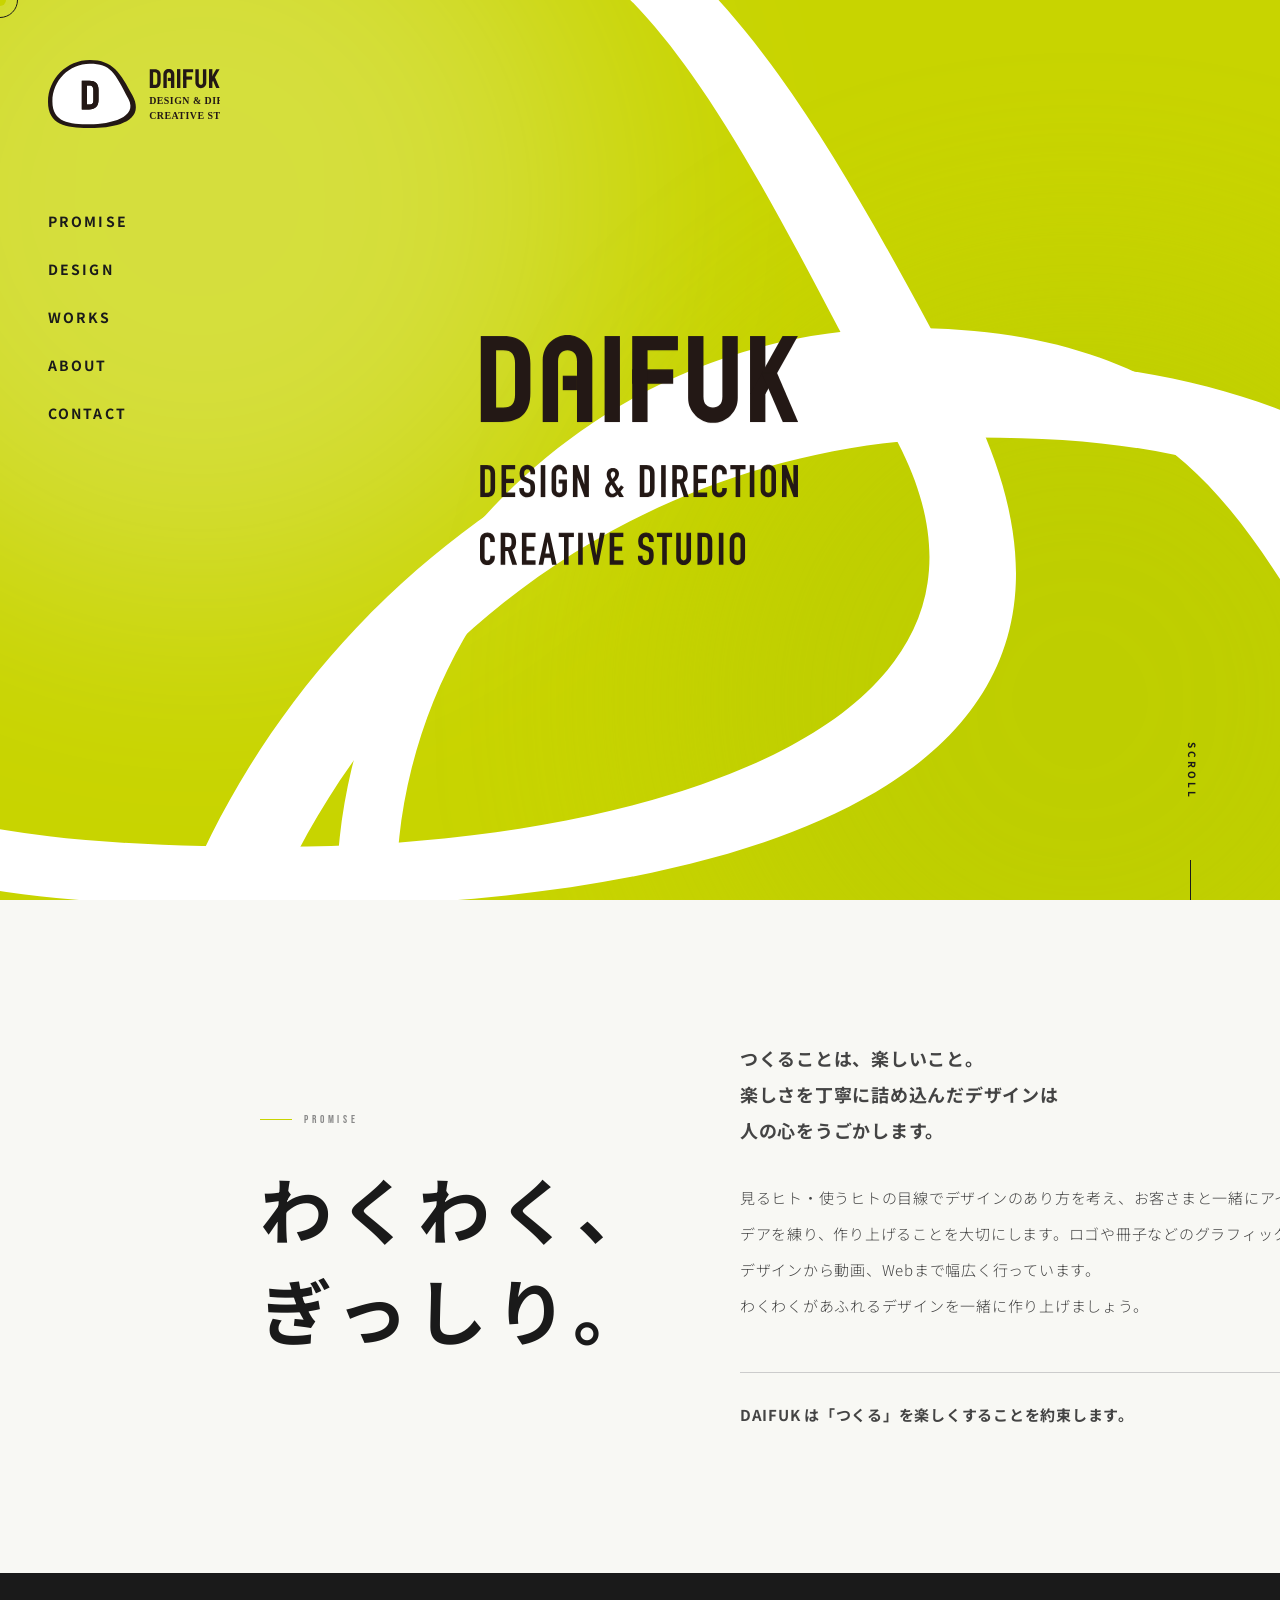
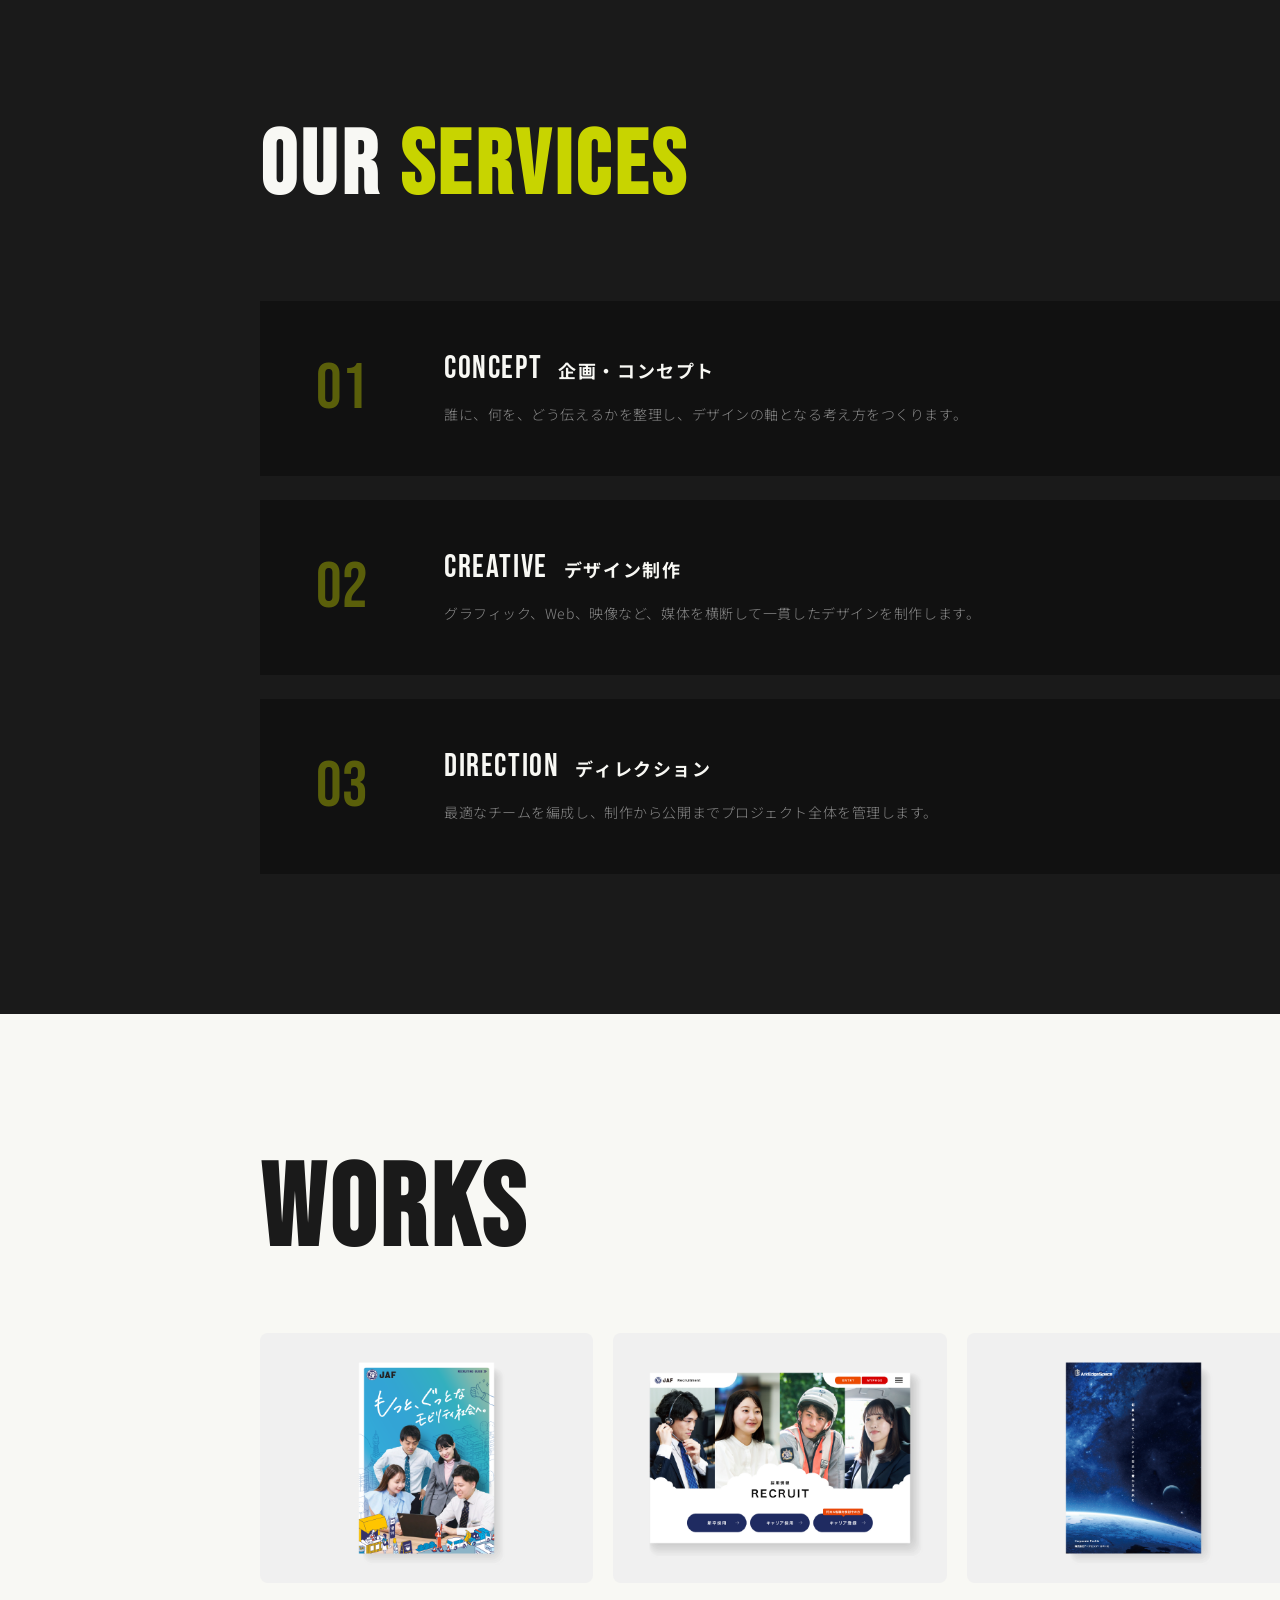
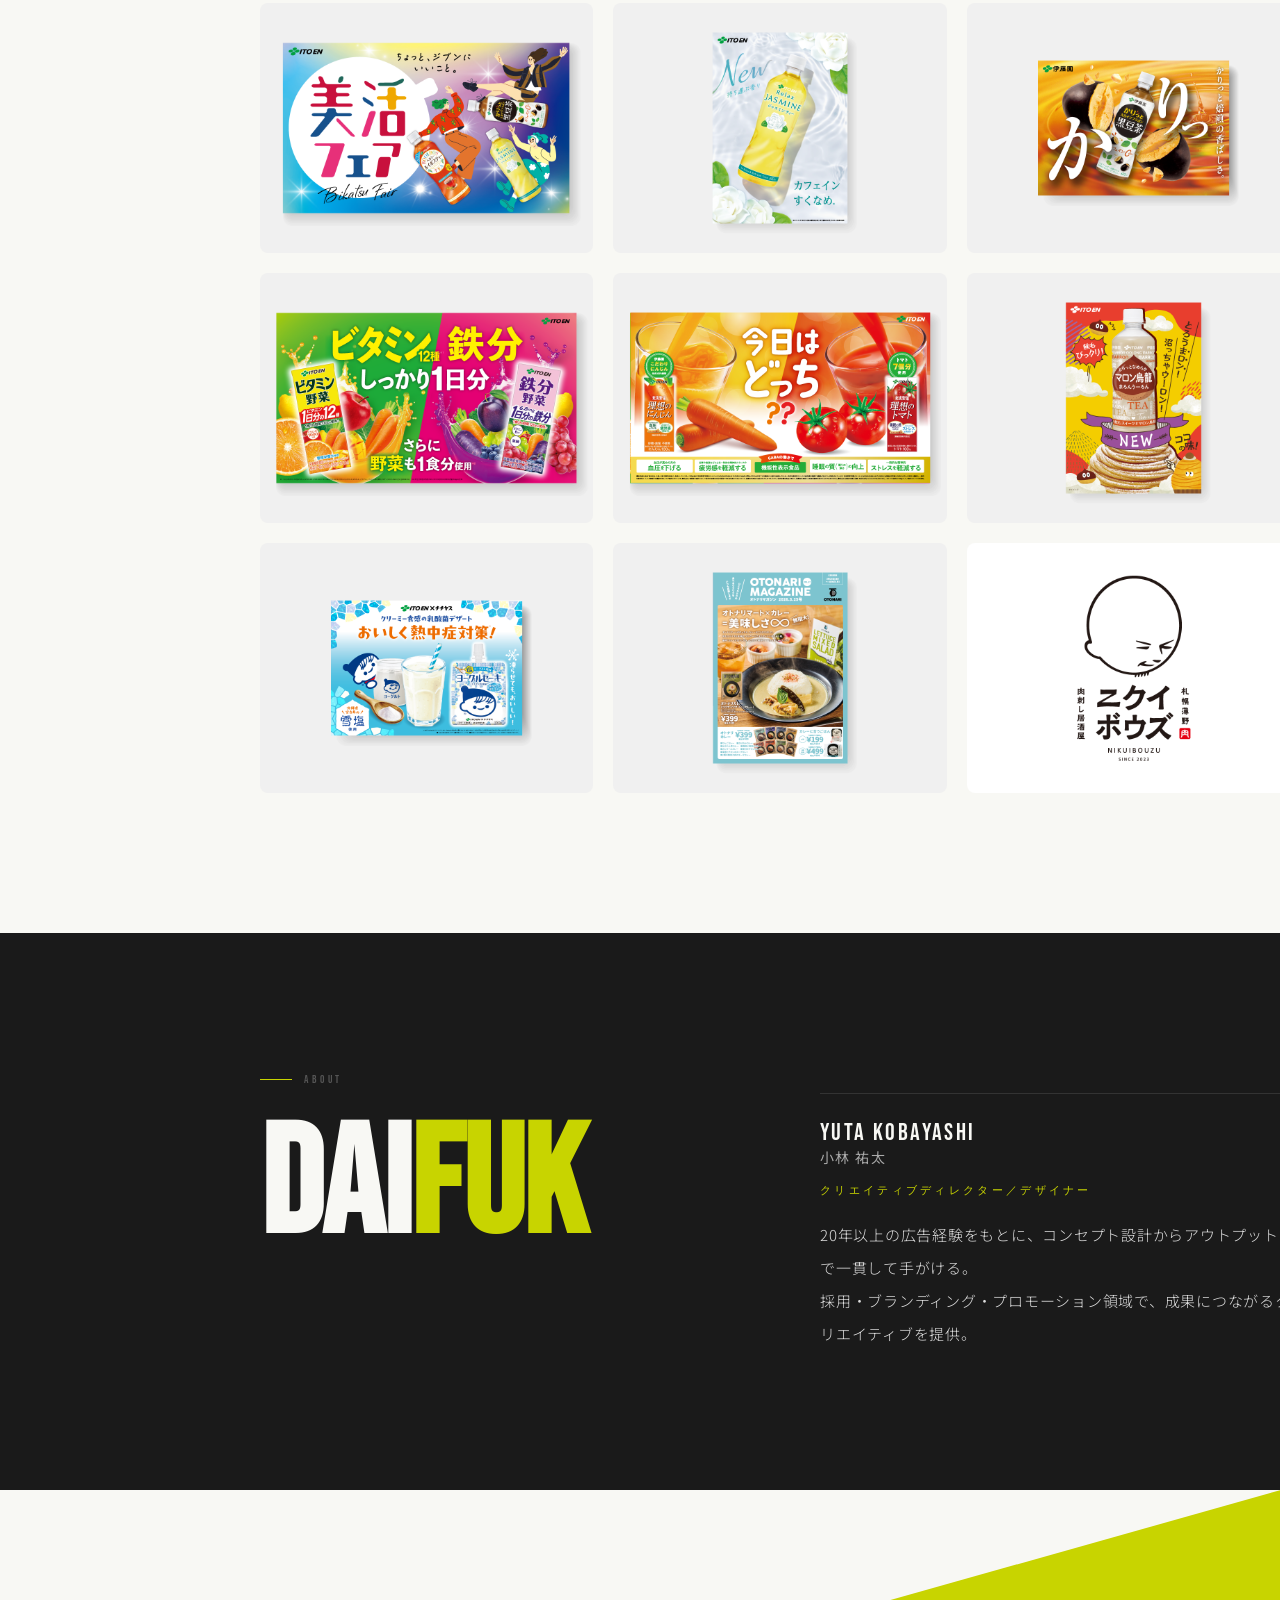
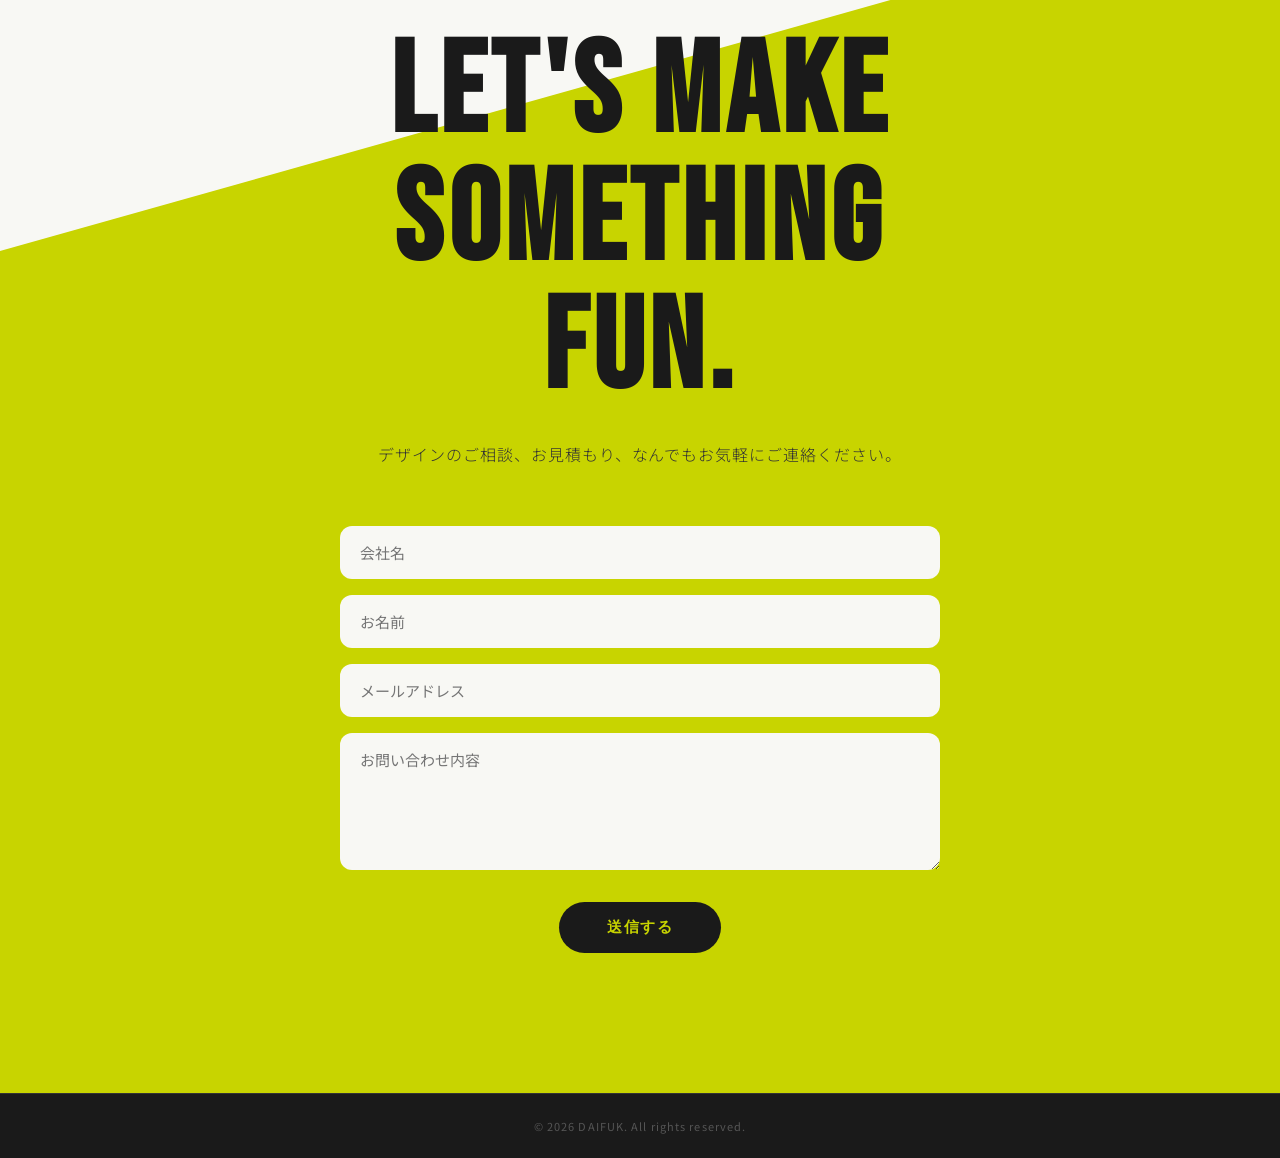
==== commit 8ea1b26a: "Remove ArcEdge Space Product Video from V2 works grid" ====
--- a/v2/index.html
+++ b/v2/index.html
@@ -153,20 +153,6 @@
         </div>
       </div>
 
-      <!-- Group 4: アークエッジ・スペース様 製品紹介動画 -->
-      <div class="work-item" onclick="openWorksModal(this)" data-url="https://youtu.be/ClyMp5nhiLk" data-url-label="動画を見る">
-        <img class="work-thumb" src="assets/portfolio_4_アークエッジ・スペース様_製品紹介動画_1.png" alt="アークエッジ・スペース様 製品紹介動画">
-        <div class="work-item-inner">
-          <div class="work-title">
-            <span class="work-client">アークエッジ・スペース様</span><br>
-            <span class="work-project">製品紹介動画</span>
-          </div>
-        </div>
-        <div class="work-gallery" style="display: none;">
-          <img src="assets/portfolio_4_アークエッジ・スペース様_製品紹介動画_1.png" alt="">
-          <img src="assets/portfolio_4_アークエッジ・スペース様_製品紹介動画_2.png" alt="">
-        </div>
-      </div>
 
       <!-- Group 5: maruoPR様 CI (Temporarily Hidden) -->
       <!--
